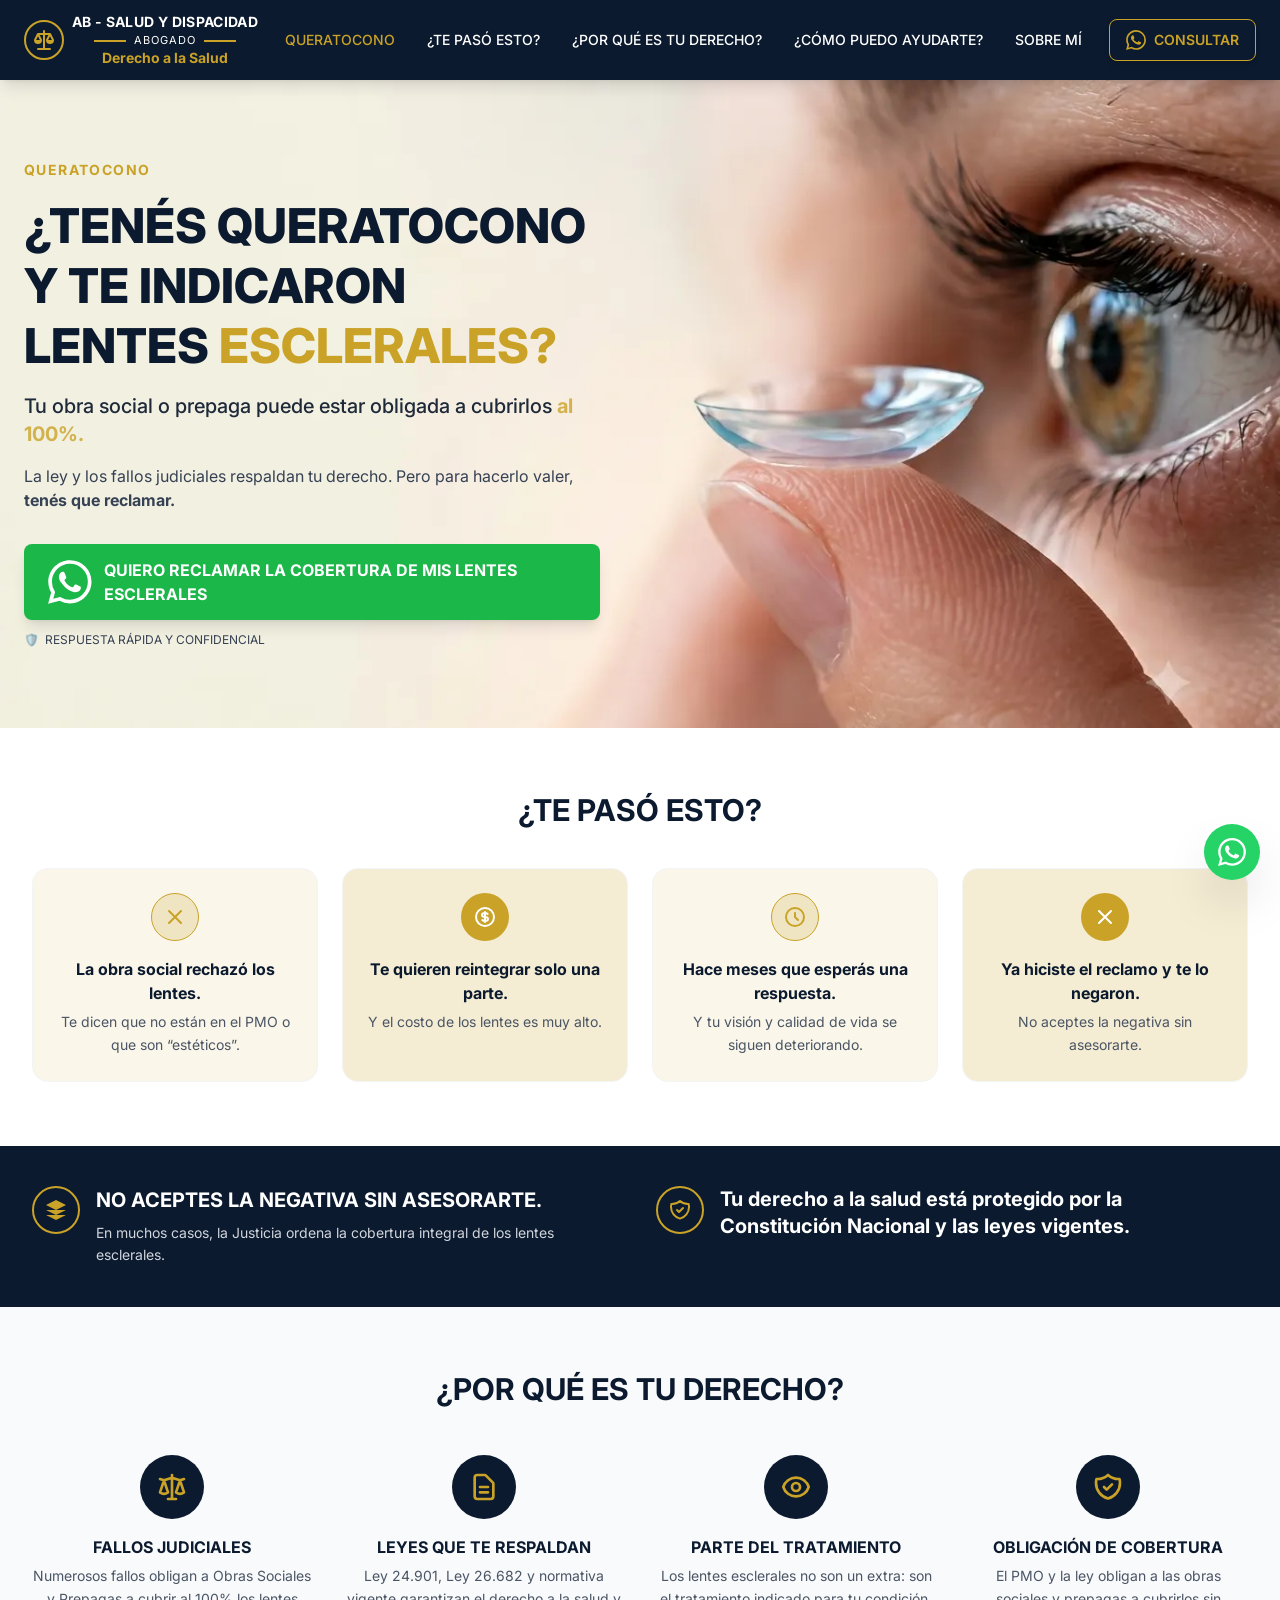
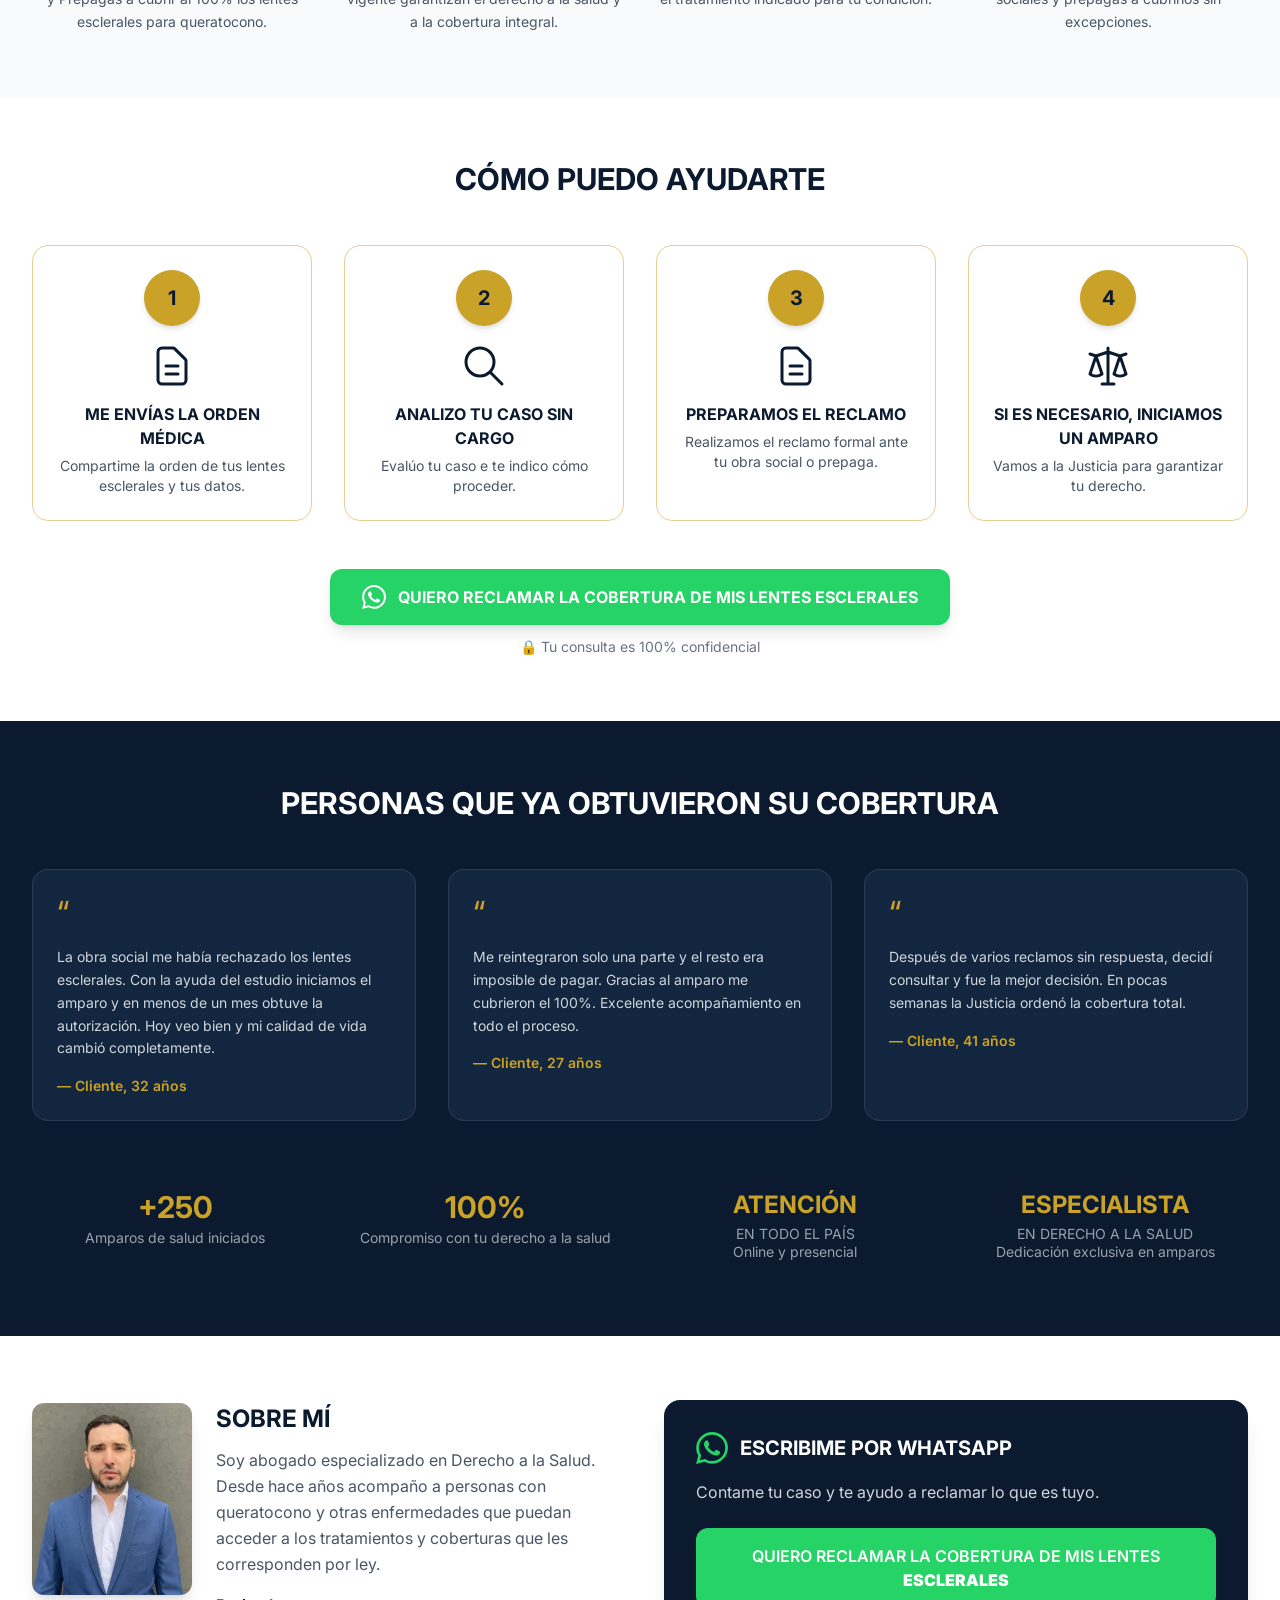
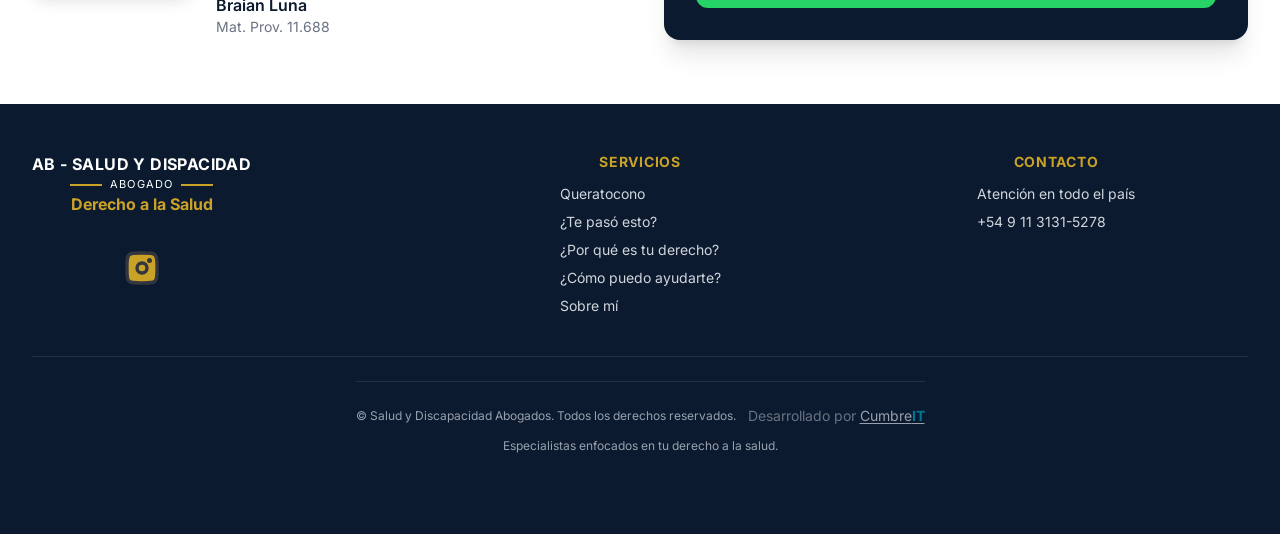
==== test.html @ 744c676e "Ignorar node_modules" ====
<!DOCTYPE html>
<html lang="en">

<head>




  <meta charset="UTF-8" />
  <meta name="viewport" content="width=device-width, initial-scale=1.0" />
  <title>Queratócono - Salud & Discapacidad Abogado | Derecho a la Salud</title>

  <link rel="preconnect" href="https://fonts.googleapis.com">
  <link rel="preconnect" href="https://fonts.gstatic.com" crossorigin>
  <link href="./src/output.css" rel="stylesheet">
  <link href="https://fonts.googleapis.com/css2?family=Inter:wght@400;500;600;700;800&display=swap" rel="stylesheet">
  <style>
    body {
      font-family: 'Inter', system-ui, sans-serif;
    }

    html {
      scroll-behavior: smooth;
    }


    @media (max-width: 768px) {
      .hero-img {
        width: 100%;
        height: 85%;
        object-fit: cover;
        object-position: 82% center;
      }

    }
  </style>
</head>

<body class="bg-white text-gray-800 antialiased">

  <!-- ========== HEADER ========== -->
  <header class="bg-navy text-white sticky top-0 z-50 shadow-lg">
    <div class="max-w-7xl mx-auto px-4 sm:px-6">
      <div class="flex items-center justify-between h-16 sm:h-18 md:h-20">
        <!-- Logo -->
        <a href="#" class="flex items-center gap-2 shrink-0 ">


          <div class="w-9 h-9 sm:w-10 sm:h-10 border-2 border-gold rounded-full flex items-center justify-center">

            <svg fill="currentColor" class="w-5 h-5 sm:w-6 sm:h-6 text-gold" viewBox="0 0 24 24"
              xmlns="http://www.w3.org/2000/svg">
              <path
                d="M21.9,11.553l-3-6a.846.846,0,0,0-.164-.225A.987.987,0,0,0,18,5H13V3a1,1,0,0,0-2,0V5H6a.987.987,0,0,0-.731.328.846.846,0,0,0-.164.225l-3,6a.982.982,0,0,0-.1.447H2a4,4,0,0,0,8,0H9.99a.982.982,0,0,0-.1-.447L7.618,7H11V20H6a1,1,0,0,0,0,2H18a1,1,0,0,0,0-2H13V7h3.382l-2.277,4.553a.982.982,0,0,0-.1.447H14a4,4,0,0,0,8,0h-.01A.982.982,0,0,0,21.9,11.553ZM7.882,12H4.118L6,8.236Zm8.236,0L18,8.236,19.882,12Z" />
            </svg>
          </div>

          <div class="leading-tight  inline-flex flex-col items-center w-fit">
            <div class="font-bold text-xs sm:text-sm tracking-wide">AB - SALUD Y DISPACIDAD</div>
            <div class="text-[10px] sm:text-[11px]  tracking-widest flex justify-center items-center gap-2 mt-0.5">
              <span class="w-8 bg-gold h-0.5 "> </span>
              ABOGADO
              <span class="w-8 bg-gold h-0.5"> </span>
            </div>
            <span class="text-xs sm:text-sm text-gold font-bold">Derecho a la Salud</span>
          </div>




        </a>

        <!-- Nav Desktop -->
        <nav class="hidden lg:flex items-center gap-6 xl:gap-8 text-sm font-medium">
          <!-- <a href="#sobre-mi" class="hover:text-gold transition">SOBRE MÍ</a> -->
          <a href="#" class="text-gold">QUERATOCONO</a>
          <a href="#servicios" class="hover:text-gold transition">¿TE PASÓ ESTO?</a>
          <a href="#derecho" class="hover:text-gold transition">¿POR QUÉ ES TU DERECHO?</a>
          <a href="#como" class="hover:text-gold transition">¿CÓMO PUEDO AYUDARTE?</a>
          <a href="#sobre" class="hover:text-gold transition">SOBRE MÍ</a>
        </nav>

        <!-- CTA WhatsApp Desktop -->
        <a href="https://wa.me/5491131315278" target="_blank"
          class="hidden md:inline-flex items-center gap-2 bg-whtsapp hover:bg-gold hover:text-navy text-gold text-xs lg:text-sm font-semibold px-3 lg:px-4 py-2.5 rounded-lg transition shadow-md border border-gold ">
          <svg class="w-4 h-4 lg:w-5 lg:h-5" fill="currentColor" viewBox="0 0 24 24">
            <path
              d="M17.472 14.382c-.297-.149-1.758-.867-2.03-.967-.273-.099-.471-.148-.67.15-.197.297-.767.966-.94 1.164-.173.199-.347.223-.644.075-.297-.15-1.255-.463-2.39-1.475-.883-.788-1.48-1.761-1.653-2.059-.173-.297-.018-.458.13-.606.134-.133.298-.347.446-.52.149-.174.198-.298.298-.497.099-.198.05-.371-.025-.52-.075-.149-.669-1.612-.916-2.207-.242-.579-.487-.5-.669-.51-.173-.008-.371-.01-.57-.01-.198 0-.52.074-.792.372-.272.297-1.04 1.016-1.04 2.479 0 1.462 1.065 2.875 1.213 3.074.149.198 2.096 3.2 5.077 4.487.709.306 1.262.489 1.694.625.712.227 1.36.195 1.871.118.571-.085 1.758-.719 2.006-1.413.248-.694.248-1.289.173-1.413-.074-.124-.272-.198-.57-.347m-5.421 7.403h-.004a9.87 9.87 0 01-5.031-1.378l-.361-.214-3.741.982.998-3.648-.235-.374a9.86 9.86 0 01-1.51-5.26c.001-5.45 4.436-9.884 9.888-9.884 2.64 0 5.122 1.03 6.988 2.898a9.825 9.825 0 012.893 6.994c-.003 5.45-4.435 9.884-9.885 9.884m8.413-18.297A11.815 11.815 0 0012.05 0C5.495 0 .16 5.335.157 11.892c0 2.096.547 4.142 1.588 5.945L.057 24l6.305-1.654a11.882 11.882 0 005.683 1.448h.005c6.554 0 11.89-5.335 11.893-11.893a11.821 11.821 0 00-3.48-8.413z" />
          </svg>
          <span class="hidden xl:inline">CONSULTAR</span>
          <span class="xl:hidden">WHATSAPP</span>
        </a>

        <!-- Mobile menu button -->
        <button id="menu-btn" class="lg:hidden p-2 -mr-2" aria-label="Menú">
          <svg class="w-6 h-6" fill="none" stroke="currentColor" viewBox="0 0 24 24">
            <path stroke-linecap="round" stroke-linejoin="round" stroke-width="2" d="M4 6h16M4 12h16M4 18h16" />
          </svg>
        </button>
      </div>
    </div>

    <!-- Mobile menu -->
    <div id="mobile-menu" class="hidden lg:hidden bg-navy-light border-t border-white/10">
      <div class="px-4 py-5 space-y-1 text-sm">
        <!-- <a href="#sobre-mi" class="block py-2.5 hover:text-gold">SOBRE MÍ</a> -->
        <a href="#" class="block py-2.5 text-gold font-medium">QUERATOCONO</a>
        <a href="#servicios" class="block py-2.5 hover:text-gold">¿TE PASÓ ESTO?</a>
        <a href="#derecho" class="block py-2.5 hover:text-gold">¿POR QUÉ ES TU DERECHO?</a>
        <a href="#como" class="block py-2.5 hover:text-gold">¿CÓMO PUEDO AYUDARTE?</a>
        <a href="#sobre" class="block py-2.5 hover:text-gold">SOBRE MÍ</a>
        <a href="https://wa.me/5491131315278" target="_blank"
          class="mt-3 inline-flex items-center justify-center gap-2 w-full hover:bg-gold hover:text-navy  text-gold font-semibold py-3 rounded-lg border border-gold">
          <svg class="w-5 h-5" fill="currentColor" viewBox="0 0 24 24">
            <path
              d="M17.472 14.382c-.297-.149-1.758-.867-2.03-.967-.273-.099-.471-.148-.67.15-.197.297-.767.966-.94 1.164-.173.199-.347.223-.644.075-.297-.15-1.255-.463-2.39-1.475-.883-.788-1.48-1.761-1.653-2.059-.173-.297-.018-.458.13-.606.134-.133.298-.347.446-.52.149-.174.198-.298.298-.497.099-.198.05-.371-.025-.52-.075-.149-.669-1.612-.916-2.207-.242-.579-.487-.5-.669-.51-.173-.008-.371-.01-.57-.01-.198 0-.52.074-.792.372-.272.297-1.04 1.016-1.04 2.479 0 1.462 1.065 2.875 1.213 3.074.149.198 2.096 3.2 5.077 4.487.709.306 1.262.489 1.694.625.712.227 1.36.195 1.871.118.571-.085 1.758-.719 2.006-1.413.248-.694.248-1.289.173-1.413-.074-.124-.272-.198-.57-.347m-5.421 7.403h-.004a9.87 9.87 0 01-5.031-1.378l-.361-.214-3.741.982.998-3.648-.235-.374a9.86 9.86 0 01-1.51-5.26c.001-5.45 4.436-9.884 9.888-9.884 2.64 0 5.122 1.03 6.988 2.898a9.825 9.825 0 012.893 6.994c-.003 5.45-4.435 9.884-9.885 9.884m8.413-18.297A11.815 11.815 0 0012.05 0C5.495 0 .16 5.335.157 11.892c0 2.096.547 4.142 1.588 5.945L.057 24l6.305-1.654a11.882 11.882 0 005.683 1.448h.005c6.554 0 11.89-5.335 11.893-11.893a11.821 11.821 0 00-3.48-8.413z" />
          </svg>
          CONSULTAR POR WHATSAPP
        </a>
      </div>
    </div>
  </header>


  <section class="relative w-full mi-h-screen md:min-h-[600px] overflow-hidden text-white flex items-center  b-red-400">

    <!-- 1. IMAGEN DE FONDO (Ocupa todo en mobile y desktop) -->
    <!-- object-right fuerza que en pantallas angostas el foco quede en el ojo/lente -->
    <!-- <div class="relative"> -->
    <div
      class="absolute  z-0 bg-gradient-to-t from-black/70 via-black/0 to-black/10 md:bg-gradient-to-r md:from-black/90 md:via-black/70 md:to-transparent h-[70%] w-full">
    </div>
    <img src="hero.webp" alt="Lente escleral en ojo"
      class="absolute inset-0 w-full -full object-cover object-right z-0 hero-img" loading="eager" decoding="async">
    <!-- </div> -->
    <!-- class="w-full h-full object-cover object-[70% center] md:object-center"> -->

    <!-- 2. CAPA DE GRADIENTE (Overlay para garantizar legibilidad) -->
    <!-- En Mobile: Gradiente de abajo hacia arriba | En Desktop: Gradiente de izquierda a derecha -->


    <!-- 3. CONTENIDO (Texto y Botón) -->
    <div
      class="relative z-20 w-full max-w-7xl mx-auto px-6 py-12 pb-0 md:py-20 flex flex-col justify-end md:justify-center h-full g-blue-400   md:bg-none bg-gradient-to-t from-white/80 via-white/40 to-white/10">

      <div class="max-w-xl space-y-4 ">

        <span class="text-xs md:text-sm font-bold tracking-widest text-gold uppercase block">
          QUERATOCONO
        </span>

        <h1 class="text-2xl sm:text-3xl md:text-5xl font-extrabold text-navy leading-tight">
          ¿TENÉS QUERATOCONO Y TE INDICARON LENTES <span class="text-gold">ESCLERALES?</span>
        </h1>

        <p class="text-base sm:text-lg md:text-xl text-gray-800 font-medium">
          Tu obra social o prepaga puede estar obligada a cubrirlos <span class="text-gold/80 font-bold">al
            100%.</span>
        </p>

        <p class="text-sm  sm:text-base  text-gray-700">
          La ley y los fallos judiciales respaldan tu derecho. Pero para hacerlo valer, <strong>tenés que
            reclamar.</strong>
        </p>

        <!-- Botón CTA -->
        <div class="pt-4 space-y-3">
          <a href="#"
            class="inline-flex items-center justify-center gap-3 w-full sm:w-auto bg-[#1bb749] hover:bg-[#169d3e] text-white font-bold py-3.5 md:px-6 px-4 rounded-lg shadow-lg transition duration-200 text-sm md:text-base">
            <!-- SVG WhatsApp -->
            <svg class="size-12" fill="currentColor" viewBox="0 0 24 24">
              <path
                d="M17.472 14.382c-.297-.149-1.758-.867-2.03-.967-.273-.099-.471-.148-.67.15-.197.297-.767.966-.94 1.164-.173.199-.347.223-.644.075-.297-.15-1.255-.463-2.39-1.475-.883-.788-1.48-1.761-1.653-2.059-.173-.297-.018-.458.13-.606.134-.133.298-.347.446-.52.149-.174.198-.298.298-.497.099-.198.05-.371-.025-.52-.075-.149-.669-1.612-.916-2.207-.242-.579-.487-.5-.669-.51-.173-.008-.371-.01-.57-.01-.198 0-.52.074-.792.372-.272.297-1.04 1.016-1.04 2.479 0 1.462 1.065 2.875 1.213 3.074.149.198 2.096 3.2 5.077 4.487.709.306 1.262.489 1.694.625.712.227 1.36.195 1.871.118.571-.085 1.758-.719 2.006-1.413.248-.694.248-1.289.173-1.413-.074-.124-.272-.198-.57-.347m-5.421 7.403h-.004a9.87 9.87 0 01-5.031-1.378l-.361-.214-3.741.982.998-3.648-.235-.374a9.86 9.86 0 01-1.51-5.26c.001-5.45 4.436-9.884 9.888-9.884 2.64 0 5.122 1.03 6.988 2.898a9.825 9.825 0 012.893 6.994c-.003 5.45-4.435 9.884-9.885 9.884m8.413-18.297A11.815 11.815 0 0012.05 0C5.495 0 .16 5.335.157 11.892c0 2.096.547 4.142 1.588 5.945L.057 24l6.305-1.654a11.882 11.882 0 005.683 1.448h.005c6.554 0 11.89-5.335 11.893-11.893a11.821 11.821 0 00-3.48-8.413z" />
            </svg>
            <span>QUIERO RECLAMAR LA COBERTURA DE MIS LENTES ESCLERALES</span>
          </a>

          <p class="text-[11px] md:text-xs text-gray-700 flex items-center gap-1.5 justify-center sm:justify-start">
            <span>🛡️</span> RESPUESTA RÁPIDA Y CONFIDENCIAL
          </p>
        </div>

      </div>

    </div>

  </section>


  <!-- ========== ¿TE PASÓ ESTO? ========== -->
  <section class="py-12 sm:py-16 bg-white scroll-mt-15 md:scroll-mt-20 " id="servicios">
    <div class="max-w-7xl mx-auto px-4 sm:px-6 lg:px-8">
      <h2 class="text-xl sm:text-2xl lg:text-3xl font-bold text-center text-navy mb-8 sm:mb-10">¿TE PASÓ ESTO?</h2>

      <div class="grid grid-cols-1 sm:grid-cols-2 lg:grid-cols-4 gap-4 sm:gap-6">
        <!-- Card 1 -->
        <div class="bg-gold/10 border border-gray-100 rounded-2xl p-5 sm:p-6 text-center hover:shadow-md transition">
          <div
            class="w-11 h-11 sm:w-12 sm:h-12 mx-auto mb-3 sm:mb-4 rounded-full bg-gold/20 flex items-center justify-center border border-gold">
            <svg class="w-5 h-5 sm:w-6 sm:h-6 text-gold" fill="none" stroke="currentColor" viewBox="0 0 24 24">
              <path stroke-linecap="round" stroke-linejoin="round" stroke-width="2" d="M6 18L18 6M6 6l12 12" />
            </svg>
          </div>
          <h3 class="font-bold text-navy text-sm sm:text-base mb-1.5">La obra social rechazó los lentes.</h3>
          <p class="text-xs sm:text-sm text-gray-600 leading-relaxed">Te dicen que no están en el PMO o que son
            “estéticos”.</p>
        </div>

        <!-- Card 2 -->
        <div class="bg-gold/20 border border-gray-100 rounded-2xl p-5 sm:p-6 text-center hover:shadow-md transition">
          <div
            class="w-11 h-11 sm:w-12 sm:h-12 mx-auto mb-3 sm:mb-4 rounded-full bg-gold flex items-center justify-center">
            <svg class="w-5 h-5 sm:w-6 sm:h-6 text-white" fill="none" stroke="currentColor" viewBox="0 0 24 24">
              <path stroke-linecap="round" stroke-linejoin="round" stroke-width="2"
                d="M12 8c-1.657 0-3 .895-3 2s1.343 2 3 2 3 .895 3 2-1.343 2-3 2m0-8c1.11 0 2.08.402 2.599 1M12 8V7m0 1v8m0 0v1m0-1c-1.11 0-2.08-.402-2.599-1M21 12a9 9 0 11-18 0 9 9 0 0118 0z" />
            </svg>
          </div>
          <h3 class="font-bold text-navy text-sm sm:text-base mb-1.5">Te quieren reintegrar solo una parte.</h3>
          <p class="text-xs sm:text-sm text-gray-600 leading-relaxed">Y el costo de los lentes es muy alto.</p>
        </div>

        <!-- Card 3 -->
        <div class="bg-gold/10 border border-gray-100 rounded-2xl p-5 sm:p-6 text-center hover:shadow-md transition ">
          <div
            class="w-11 h-11 sm:w-12 sm:h-12 mx-auto mb-3 sm:mb-4 rounded-full bg-gold/20 flex items-center justify-center border border-gold">
            <svg class="w-5 h-5 sm:w-6 sm:h-6 text-gold" fill="none" stroke="currentColor" viewBox="0 0 24 24">
              <path stroke-linecap="round" stroke-linejoin="round" stroke-width="2"
                d="M12 8v4l3 3m6-3a9 9 0 11-18 0 9 9 0 0118 0z" />
            </svg>
          </div>
          <h3 class="font-bold text-navy text-sm sm:text-base mb-1.5">Hace meses que esperás una respuesta.</h3>
          <p class="text-xs sm:text-sm text-gray-600 leading-relaxed">Y tu visión y calidad de vida se siguen
            deteriorando.</p>
        </div>

        <!-- Card 4 -->
        <div class="bg-gold/20 border border-gray-100 rounded-2xl p-5 sm:p-6 text-center hover:shadow-md transition">
          <div
            class="w-11 h-11 sm:w-12 sm:h-12 mx-auto mb-3 sm:mb-4 rounded-full bg-gold flex items-center justify-center">
            <svg class="w-5 h-5 sm:w-6 sm:h-6 text-white" fill="none" stroke="currentColor" viewBox="0 0 24 24">
              <path stroke-linecap="round" stroke-linejoin="round" stroke-width="2" d="M6 18L18 6M6 6l12 12" />
            </svg>
          </div>
          <h3 class="font-bold text-navy text-sm sm:text-base mb-1.5">Ya hiciste el reclamo y te lo negaron.</h3>
          <p class="text-xs sm:text-sm text-gray-600 leading-relaxed">No aceptes la negativa sin asesorarte.</p>
        </div>
      </div>
    </div>
  </section>

  <!-- ========== BANNER OSCURO ========== -->
  <section class="bg-navy text-white py-8 sm:py-10">
    <div class="max-w-7xl mx-auto px-4 sm:px-6 lg:px-8">
      <div class="grid md:grid-cols-2 gap-6 sm:gap-8">
        <div class="flex items-start gap-3 sm:gap-4">
          <div
            class="w-10 h-10 sm:w-12 sm:h-12 rounded-full border-2 border-gold flex items-center justify-center shrink-0">
            <svg class="w-5 h-5 sm:w-6 sm:h-6 text-gold" fill="currentColor" viewBox="0 0 24 24">
              <path d="M12 2L2 7l10 5 10-5-10-5zM2 17l10 5 10-5M2 12l10 5 10-5" />
            </svg>
          </div>
          <div>
            <h3 class="text-base sm:text-lg lg:text-xl font-bold mb-1 sm:mb-2">NO ACEPTES LA NEGATIVA SIN ASESORARTE.
            </h3>
            <p class="text-sm text-gray-300 leading-relaxed">En muchos casos, la Justicia ordena la cobertura integral
              de los lentes esclerales.</p>
          </div>
        </div>
        <div class="flex items-start gap-3 sm:gap-4">
          <div
            class="w-10 h-10 sm:w-12 sm:h-12 rounded-full border-2 border-gold flex items-center justify-center shrink-0">
            <svg class="w-5 h-5 sm:w-6 sm:h-6 text-gold" fill="none" stroke="currentColor" viewBox="0 0 24 24">
              <path stroke-linecap="round" stroke-linejoin="round" stroke-width="2"
                d="M9 12l2 2 4-4m5.618-4.016A11.955 11.955 0 0112 2.944a11.955 11.955 0 01-8.618 3.04A12.02 12.02 0 003 9c0 5.591 3.824 10.29 9 11.622 5.176-1.332 9-6.03 9-11.622 0-1.042-.133-2.052-.382-3.016z" />
            </svg>
          </div>
          <div>
            <h3 class="text-base sm:text-lg lg:text-xl font-bold leading-snug">Tu derecho a la salud está protegido por
              la Constitución Nacional y las leyes vigentes.</h3>
          </div>
        </div>
      </div>
    </div>
  </section>

  <!-- ========== ¿POR QUÉ ES TU DERECHO? ========== -->
  <section class="py-12 sm:py-16 bg-gray-50 scroll-mt-15 md:scroll-mt-20 " id="derecho">
    <div class="max-w-7xl mx-auto px-4 sm:px-6 lg:px-8">
      <h2 class="text-xl sm:text-2xl lg:text-3xl font-bold text-center text-navy mb-8 sm:mb-12">¿POR QUÉ ES TU DERECHO?
      </h2>

      <div class="grid grid-cols-1 sm:grid-cols-2 lg:grid-cols-4 gap-6 sm:gap-8">
        <div class="text-center">
          <div
            class="w-14 h-14 sm:w-16 sm:h-16 mx-auto mb-3 sm:mb-4 rounded-full bg-navy flex items-center justify-center">
            <svg class="w-7 h-7 sm:w-8 sm:h-8 text-gold" fill="none" stroke="currentColor" viewBox="0 0 24 24">
              <path stroke-linecap="round" stroke-linejoin="round" stroke-width="2"
                d="M3 6l3 1m0 0l-3 9a5.002 5.002 0 006.001 0M6 7l3 9M6 7l6-2m6 2l3-1m-3 1l-3 9a5.002 5.002 0 006.001 0M18 7l3 9m-3-9l-6-2m0-2v2m0 16V5m0 16H9m3 0h3" />
            </svg>
          </div>
          <h3 class="font-bold text-navy text-sm sm:text-base mb-1.5">FALLOS JUDICIALES</h3>
          <p class="text-xs sm:text-sm text-gray-600 leading-relaxed">Numerosos fallos obligan a Obras Sociales y
            Prepagas a cubrir al 100% los lentes esclerales para queratocono.</p>
        </div>

        <div class="text-center">
          <div
            class="w-14 h-14 sm:w-16 sm:h-16 mx-auto mb-3 sm:mb-4 rounded-full bg-navy flex items-center justify-center">
            <svg class="w-7 h-7 sm:w-8 sm:h-8 text-gold" fill="none" stroke="currentColor" viewBox="0 0 24 24">
              <path stroke-linecap="round" stroke-linejoin="round" stroke-width="2"
                d="M9 12h6m-6 4h6m2 5H7a2 2 0 01-2-2V5a2 2 0 012-2h5.586a1 1 0 01.707.293l5.414 5.414a1 1 0 01.293.707V19a2 2 0 01-2 2z" />
            </svg>
          </div>
          <h3 class="font-bold text-navy text-sm sm:text-base mb-1.5">LEYES QUE TE RESPALDAN</h3>
          <p class="text-xs sm:text-sm text-gray-600 leading-relaxed">Ley 24.901, Ley 26.682 y normativa vigente
            garantizan el derecho a la salud y a la cobertura integral.</p>
        </div>

        <div class="text-center">
          <div
            class="w-14 h-14 sm:w-16 sm:h-16 mx-auto mb-3 sm:mb-4 rounded-full bg-navy flex items-center justify-center">
            <svg class="w-7 h-7 sm:w-8 sm:h-8 text-gold" fill="none" stroke="currentColor" viewBox="0 0 24 24">
              <path stroke-linecap="round" stroke-linejoin="round" stroke-width="2"
                d="M15 12a3 3 0 11-6 0 3 3 0 016 0z" />
              <path stroke-linecap="round" stroke-linejoin="round" stroke-width="2"
                d="M2.458 12C3.732 7.943 7.523 5 12 5c4.478 0 8.268 2.943 9.542 7-1.274 4.057-5.064 7-9.542 7-4.477 0-8.268-2.943-9.542-7z" />
            </svg>
          </div>
          <h3 class="font-bold text-navy text-sm sm:text-base mb-1.5">PARTE DEL TRATAMIENTO</h3>
          <p class="text-xs sm:text-sm text-gray-600 leading-relaxed">Los lentes esclerales no son un extra: son el
            tratamiento indicado para tu condición.</p>
        </div>

        <div class="text-center">
          <div
            class="w-14 h-14 sm:w-16 sm:h-16 mx-auto mb-3 sm:mb-4 rounded-full bg-navy flex items-center justify-center">
            <svg class="w-7 h-7 sm:w-8 sm:h-8 text-gold" fill="none" stroke="currentColor" viewBox="0 0 24 24">
              <path stroke-linecap="round" stroke-linejoin="round" stroke-width="2"
                d="M9 12l2 2 4-4m5.618-4.016A11.955 11.955 0 0112 2.944a11.955 11.955 0 01-8.618 3.04A12.02 12.02 0 003 9c0 5.591 3.824 10.29 9 11.622 5.176-1.332 9-6.03 9-11.622 0-1.042-.133-2.052-.382-3.016z" />
            </svg>
          </div>
          <h3 class="font-bold text-navy text-sm sm:text-base mb-1.5">OBLIGACIÓN DE COBERTURA</h3>
          <p class="text-xs sm:text-sm text-gray-600 leading-relaxed">El PMO y la ley obligan a las obras sociales y
            prepagas a cubrirlos sin excepciones.</p>
        </div>
      </div>
    </div>
  </section>

  <!-- ========== CÓMO PUEDO AYUDARTE ========== -->
  <section class="py-12 sm:py-16 bg-white scroll-mt-15 md:scroll-mt-22 " id="como">
    <div class="max-w-7xl mx-auto px-4 sm:px-6 lg:px-8">
      <h2 class="text-xl sm:text-2xl lg:text-3xl font-bold text-center text-navy mb-8 sm:mb-12">CÓMO PUEDO AYUDARTE</h2>

      <div class="grid grid-cols-1 sm:grid-cols-2 lg:grid-cols-4 gap-6 sm:gap-8">
        <!-- Step 1 -->
        <!-- <div class="text-center border p-2 rounde"> -->
        <div class=" border border-gold/50 rounded-2xl p-5 sm:p-6 text-center hover:shadow-md transition">

          <div
            class="w-12 h-12 sm:w-14 sm:h-14 mx-auto mb-3 sm:mb-4 rounded-full bg-gold text-navy font-bold text-lg sm:text-xl flex items-center justify-center shadow-md">
            1</div>
          <div class="mb-2 sm:mb-3 text-navy">
            <svg class="w-10 h-10 sm:w-12 sm:h-12 mx-auto" fill="none" stroke="currentColor" viewBox="0 0 24 24">
              <path stroke-linecap="round" stroke-linejoin="round" stroke-width="1.5"
                d="M9 12h6m-6 4h6m2 5H7a2 2 0 01-2-2V5a2 2 0 012-2h5.586a1 1 0 01.707.293l5.414 5.414a1 1 0 01.293.707V19a2 2 0 01-2 2z" />
            </svg>
          </div>
          <h3 class="font-bold text-navy text-sm sm:text-base mb-1.5">ME ENVÍAS LA ORDEN MÉDICA</h3>
          <p class="text-xs sm:text-sm text-gray-600">Compartime la orden de tus lentes esclerales y tus datos.</p>
        </div>

        <!-- Step 2 -->
        <div class=" border border-gold/50 rounded-2xl p-5 sm:p-6 text-center hover:shadow-md transition">
          <div
            class="w-12 h-12 sm:w-14 sm:h-14 mx-auto mb-3 sm:mb-4 rounded-full bg-gold text-navy font-bold text-lg sm:text-xl flex items-center justify-center shadow-md">
            2</div>
          <div class="mb-2 sm:mb-3 text-navy">
            <svg class="w-10 h-10 sm:w-12 sm:h-12 mx-auto" fill="none" stroke="currentColor" viewBox="0 0 24 24">
              <path stroke-linecap="round" stroke-linejoin="round" stroke-width="1.5"
                d="M21 21l-6-6m2-5a7 7 0 11-14 0 7 7 0 0114 0z" />
            </svg>
          </div>
          <h3 class="font-bold text-navy text-sm sm:text-base mb-1.5">ANALIZO TU CASO SIN CARGO</h3>
          <p class="text-xs sm:text-sm text-gray-600">Evalúo tu caso e te indico cómo proceder.</p>
        </div>

        <!-- Step 3 -->
        <div class=" border border-gold/50 rounded-2xl p-5 sm:p-6 text-center hover:shadow-md transition">
          <div
            class="w-12 h-12 sm:w-14 sm:h-14 mx-auto mb-3 sm:mb-4 rounded-full bg-gold text-navy font-bold text-lg sm:text-xl flex items-center justify-center shadow-md">
            3</div>
          <div class="mb-2 sm:mb-3 text-navy">
            <svg class="w-10 h-10 sm:w-12 sm:h-12 mx-auto" fill="none" stroke="currentColor" viewBox="0 0 24 24">
              <path stroke-linecap="round" stroke-linejoin="round" stroke-width="1.5"
                d="M9 12h6m-6 4h6m2 5H7a2 2 0 01-2-2V5a2 2 0 012-2h5.586a1 1 0 01.707.293l5.414 5.414a1 1 0 01.293.707V19a2 2 0 01-2 2z" />
            </svg>
          </div>
          <h3 class="font-bold text-navy text-sm sm:text-base mb-1.5">PREPARAMOS EL RECLAMO</h3>
          <p class="text-xs sm:text-sm text-gray-600">Realizamos el reclamo formal ante tu obra social o prepaga.</p>
        </div>

        <!-- Step 4 -->
        <div class=" border border-gold/50 rounded-2xl p-5 sm:p-6 text-center hover:shadow-md transition">
          <div
            class="w-12 h-12 sm:w-14 sm:h-14 mx-auto mb-3 sm:mb-4 rounded-full bg-gold text-navy font-bold text-lg sm:text-xl flex items-center justify-center shadow-md">
            4</div>
          <div class="mb-2 sm:mb-3 text-navy">
            <svg class="w-10 h-10 sm:w-12 sm:h-12 mx-auto" fill="none" stroke="currentColor" viewBox="0 0 24 24">
              <path stroke-linecap="round" stroke-linejoin="round" stroke-width="1.5"
                d="M3 6l3 1m0 0l-3 9a5.002 5.002 0 006.001 0M6 7l3 9M6 7l6-2m6 2l3-1m-3 1l-3 9a5.002 5.002 0 006.001 0M18 7l3 9m-3-9l-6-2m0-2v2m0 16V5m0 16H9m3 0h3" />
            </svg>
          </div>
          <h3 class="font-bold text-navy text-sm sm:text-base mb-1.5">SI ES NECESARIO, INICIAMOS UN AMPARO</h3>
          <p class="text-xs sm:text-sm text-gray-600">Vamos a la Justicia para garantizar tu derecho.</p>
        </div>
      </div>

      <div class="text-center mt-10 sm:mt-12">
        <a href="https://wa.me/5491131315278" target="_blank"
          class="inline-flex items-center justify-center gap-2 sm:gap-3 w-full sm:w-auto bg-whatsapp hover:bg-whatsapp-dark text-white font-bold text-sm sm:text-base px-6 py-3.5 sm:px-8 sm:py-4 rounded-xl shadow-lg transition active:scale-[0.98]">
          <svg class="w-5 h-5 sm:w-6 sm:h-6 shrink-0" fill="currentColor" viewBox="0 0 24 24">
            <path
              d="M17.472 14.382c-.297-.149-1.758-.867-2.03-.967-.273-.099-.471-.148-.67.15-.197.297-.767.966-.94 1.164-.173.199-.347.223-.644.075-.297-.15-1.255-.463-2.39-1.475-.883-.788-1.48-1.761-1.653-2.059-.173-.297-.018-.458.13-.606.134-.133.298-.347.446-.52.149-.174.198-.298.298-.497.099-.198.05-.371-.025-.52-.075-.149-.669-1.612-.916-2.207-.242-.579-.487-.5-.669-.51-.173-.008-.371-.01-.57-.01-.198 0-.52.074-.792.372-.272.297-1.04 1.016-1.04 2.479 0 1.462 1.065 2.875 1.213 3.074.149.198 2.096 3.2 5.077 4.487.709.306 1.262.489 1.694.625.712.227 1.36.195 1.871.118.571-.085 1.758-.719 2.006-1.413.248-.694.248-1.289.173-1.413-.074-.124-.272-.198-.57-.347m-5.421 7.403h-.004a9.87 9.87 0 01-5.031-1.378l-.361-.214-3.741.982.998-3.648-.235-.374a9.86 9.86 0 01-1.51-5.26c.001-5.45 4.436-9.884 9.888-9.884 2.64 0 5.122 1.03 6.988 2.898a9.825 9.825 0 012.893 6.994c-.003 5.45-4.435 9.884-9.885 9.884m8.413-18.297A11.815 11.815 0 0012.05 0C5.495 0 .16 5.335.157 11.892c0 2.096.547 4.142 1.588 5.945L.057 24l6.305-1.654a11.882 11.882 0 005.683 1.448h.005c6.554 0 11.89-5.335 11.893-11.893a11.821 11.821 0 00-3.48-8.413z" />
          </svg>
          <span class="text-center">QUIERO RECLAMAR LA COBERTURA<br class="sm:hidden"> DE MIS LENTES ESCLERALES</span>
        </a>
        <p class="mt-3 text-xs sm:text-sm text-gray-500">🔒 Tu consulta es 100% confidencial</p>
      </div>
    </div>
  </section>

  <!-- ========== TESTIMONIOS ========== -->
  <section class="py-12 sm:py-16 bg-navy text-white">
    <div class="max-w-7xl mx-auto px-4 sm:px-6 lg:px-8">
      <h2 class="text-xl sm:text-2xl lg:text-3xl font-bold text-center mb-8 sm:mb-12">PERSONAS QUE YA OBTUVIERON SU
        COBERTURA</h2>

      <div class="grid grid-cols-1 md:grid-cols-3 gap-5 sm:gap-8">
        <div class="bg-navy-light rounded-2xl p-5 sm:p-6 border border-white/10">
          <div class="text-3xl sm:text-4xl text-gold mb-2 sm:mb-3">“</div>
          <p class="text-sm text-gray-300 mb-4 leading-relaxed">La obra social me había rechazado los lentes esclerales.
            Con la ayuda del estudio iniciamos el amparo y en menos de un mes obtuve la autorización. Hoy veo bien y mi
            calidad de vida cambió completamente.</p>
          <p class="font-semibold text-gold text-sm">— Cliente, 32 años</p>
        </div>

        <div class="bg-navy-light rounded-2xl p-5 sm:p-6 border border-white/10">
          <div class="text-3xl sm:text-4xl text-gold mb-2 sm:mb-3">“</div>
          <p class="text-sm text-gray-300 mb-4 leading-relaxed">Me reintegraron solo una parte y el resto era imposible
            de pagar. Gracias al amparo me cubrieron el 100%. Excelente acompañamiento en todo el proceso.</p>
          <p class="font-semibold text-gold text-sm">— Cliente, 27 años</p>
        </div>

        <div class="bg-navy-light rounded-2xl p-5 sm:p-6 border border-white/10">
          <div class="text-3xl sm:text-4xl text-gold mb-2 sm:mb-3">“</div>
          <p class="text-sm text-gray-300 mb-4 leading-relaxed">Después de varios reclamos sin respuesta, decidí
            consultar y fue la mejor decisión. En pocas semanas la Justicia ordenó la cobertura total.</p>
          <p class="font-semibold text-gold text-sm">— Cliente, 41 años</p>
        </div>
      </div>

      <!-- Stats -->
      <div class="grid grid-cols-2 lg:grid-cols-4 gap-4 sm:gap-6 mt-10 sm:mt-14 text-center">
        <div class="p-3">
          <div class="text-2xl sm:text-3xl font-bold text-gold">+250</div>
          <div class="text-xs sm:text-sm text-gray-400 mt-1 leading-tight">Amparos de salud iniciados</div>
        </div>
        <div class="p-3">
          <div class="text-2xl sm:text-3xl font-bold text-gold">100%</div>
          <div class="text-xs sm:text-sm text-gray-400 mt-1 leading-tight">Compromiso con tu derecho a la salud</div>
        </div>
        <div class="p-3">
          <div class="text-xl sm:text-2xl font-bold text-gold">ATENCIÓN</div>
          <div class="text-xs sm:text-sm text-gray-400 mt-1 leading-tight">EN TODO EL PAÍS<br>Online y presencial</div>
        </div>
        <div class="p-3">
          <div class="text-xl sm:text-2xl font-bold text-gold">ESPECIALISTA</div>
          <div class="text-xs sm:text-sm text-gray-400 mt-1 leading-tight">EN DERECHO A LA SALUD<br>Dedicación exclusiva
            en amparos</div>
        </div>
      </div>
    </div>
  </section>

  <!-- ========== SOBRE MÍ ========== -->
  <section class="py-12 sm:py-16 bg-white scroll-mt-14 md:scroll-mt-22" id="sobre">
    <div class="max-w-7xl mx-auto px-4 sm:px-6 lg:px-8">
      <div class="grid lg:grid-cols-2 gap-8 lg:gap-12 items-center">

        <div class="flex flex-col sm:flex-row gap-5 sm:gap-6 items-center sm:items-start text-center sm:text-left">
          <img src="luna.webp" alt="Braian Luna"
            class="w-36 h-44 sm:w-40 sm:h-48 object-cover rounded-xl shadow-lg shrink-0" loading="lazy"
            decoding="async">
          <div>
            <h2 class="text-xl sm:text-2xl font-bold text-navy mb-2 sm:mb-3">SOBRE MÍ</h2>
            <p class="text-sm sm:text-base text-gray-600 mb-3 sm:mb-4 leading-relaxed">
              Soy abogado especializado en Derecho a la Salud. Desde hace años acompaño a personas con queratocono y
              otras enfermedades que puedan acceder a los tratamientos y coberturas que les corresponden por ley.
            </p>
            <p class="font-semibold text-navy">Braian Luna</p>
            <p class="text-sm text-gray-500">Mat. Prov. 11.688</p>
          </div>
        </div>

        <div class="bg-navy text-white rounded-2xl p-6 sm:p-8 shadow-xl">
          <div class="flex items-center gap-3 mb-3 sm:mb-4">
            <svg class="w-7 h-7 sm:w-8 sm:h-8 text-whatsapp shrink-0" fill="currentColor" viewBox="0 0 24 24">
              <path
                d="M17.472 14.382c-.297-.149-1.758-.867-2.03-.967-.273-.099-.471-.148-.67.15-.197.297-.767.966-.94 1.164-.173.199-.347.223-.644.075-.297-.15-1.255-.463-2.39-1.475-.883-.788-1.48-1.761-1.653-2.059-.173-.297-.018-.458.13-.606.134-.133.298-.347.446-.52.149-.174.198-.298.298-.497.099-.198.05-.371-.025-.52-.075-.149-.669-1.612-.916-2.207-.242-.579-.487-.5-.669-.51-.173-.008-.371-.01-.57-.01-.198 0-.52.074-.792.372-.272.297-1.04 1.016-1.04 2.479 0 1.462 1.065 2.875 1.213 3.074.149.198 2.096 3.2 5.077 4.487.709.306 1.262.489 1.694.625.712.227 1.36.195 1.871.118.571-.085 1.758-.719 2.006-1.413.248-.694.248-1.289.173-1.413-.074-.124-.272-.198-.57-.347m-5.421 7.403h-.004a9.87 9.87 0 01-5.031-1.378l-.361-.214-3.741.982.998-3.648-.235-.374a9.86 9.86 0 01-1.51-5.26c.001-5.45 4.436-9.884 9.888-9.884 2.64 0 5.122 1.03 6.988 2.898a9.825 9.825 0 012.893 6.994c-.003 5.45-4.435 9.884-9.885 9.884m8.413-18.297A11.815 11.815 0 0012.05 0C5.495 0 .16 5.335.157 11.892c0 2.096.547 4.142 1.588 5.945L.057 24l6.305-1.654a11.882 11.882 0 005.683 1.448h.005c6.554 0 11.89-5.335 11.893-11.893a11.821 11.821 0 00-3.48-8.413z" />
            </svg>
            <h3 class="text-lg sm:text-xl font-bold">ESCRIBIME POR WHATSAPP</h3>
          </div>
          <p class="text-base text-gray-300 mb-5 sm:mb-6">Contame tu caso y te ayudo a reclamar lo que es tuyo.</p>
          <a href="https://wa.me/5491131315278" target="_blank"
            class="inline-flex items-center justfy-center gap-2 w-full bg-whatsapp hover:bg-whatsapp-dark text-white font-semibold text-sm sm:text-base py-3.5 sm:py-4 rounded-xl transition active:scale-[0.98] px-2 text-center">
            <span>

              QUIERO RECLAMAR LA COBERTURA DE MIS LENTES
              <b>ESCLERALES</b>
            </span>

          </a>
        </div>
      </div>
    </div>
  </section>

  <!-- ========== FOOTER ========== -->
  <footer class="bg-navy text-white pt-10 sm:pt-12 pb-20" id="contacto">
    <div class="max-w-7xl mx-auto px-4 sm:px-6 lg:px-8">
      <div class="grid grid-cols-2 md:grid-cols-3 gap-8 mb-8 sm:mb-10 justify-center">


        <!-- Logo -->
        <div class="col-span-2 md:col-span-1  flex justify-center md:justify-start ">






          <div class="leading-tight  inline-flex flex-col items-center w-fit">
            <div class="font-bold text-sm sm:text-base tracking-wide">AB - SALUD Y DISPACIDAD</div>
            <div class="text-[10px] sm:text-[11px]  tracking-widest flex justify-center items-center gap-2 mt-0.5">
              <span class="w-8 bg-gold h-0.5 "> </span>
              ABOGADO
              <span class="w-8 bg-gold h-0.5"> </span>
            </div>
            <span class="text-sm sm:text-base text-gold font-bold">Derecho a la Salud</span>
            <a href="https://www.instagram.com/absaludydiscapacidad/" target="_blank" class=""><svg
                class="size-10 text-gold mt-8 " viewBox="0 0 24 24" fill="currentColor"
                xmlns="http://www.w3.org/2000/svg">
                <path
                  d="M3 11C3 7.22876 3 5.34315 4.17157 4.17157C5.34315 3 7.22876 3 11 3H13C16.7712 3 18.6569 3 19.8284 4.17157C21 5.34315 21 7.22876 21 11V13C21 16.7712 21 18.6569 19.8284 19.8284C18.6569 21 16.7712 21 13 21H11C7.22876 21 5.34315 21 4.17157 19.8284C3 18.6569 3 16.7712 3 13V11Z"
                  stroke="#33363F" stroke-width="2" />
                <circle cx="16.5" cy="7.5" r="1.5" fill="#33363F" />
                <circle cx="12" cy="12" r="3" stroke="#33363F" stroke-width="2" />
              </svg></a>
          </div>







        </div>


        <div class="flex flex-col   items-center w-full col-span-2 md:col-span-1">
          <h4 class="font-bold text-gold mb-3 text-xs sm:text-sm uppercase tracking-wider">Servicios</h4>
          <ul class="space-y-2 text-sm text-gray-300">
            <li><a href="#" class="hover:text-white">Queratocono</a></li>
            <li><a href="#servicios" class="hover:text-white">¿Te pasó esto?</a></li>
            <li><a href="#derecho" class="hover:text-white">¿Por qué es tu derecho?</a></li>
            <li><a href="#como" class="hover:text-white">¿Cómo puedo ayudarte?</a></li>
            <li><a href="#sobre" class="hover:text-white">Sobre mí</a></li>
          </ul>
        </div>

        <!-- Contacto -->
        <div class="col-span-2 md:col-span-1 flex flex-col  items-center w-full">
          <h4 class="font-bold text-gold mb-3 text-xs sm:text-sm uppercase tracking-wider ">
            Contacto</h4>
          <ul class="space-y-2 text-sm text-gray-300">
            <li>Atención en todo el país</li>
            <li>+54 9 11 3131-5278</li>
          </ul>
        </div>
      </div>

      <div
        class="border-t border-white/10 pt-5 sm:pt-6 flex flex-col sm:flexw justify-between items-center gap-3 text-xs text-gray-400 text-center sm:text-left">
        <div
          class="border-t border-white/10 pt-5 sm:pt-6 flex flex-col sm:flex-row justify-between items-center gap-3 text-xs text-gray-400 text-center sm:text-left">
          <p>© Salud y Discapacidad Abogados. Todos los derechos reservados.</p>

          <p class="text-gray-500 text-sm">
            Desarrollado por
            <a href="https://cumbreit.com.ar/" target="_blank" rel="noopener noreferrer"
              class="text-gray-400 hover:text-gold transition-colors duration-200 underline underline-offset-2">
              Cumbre<span class="font-bold text-cyan-700">IT</span>
            </a>
          </p>
        </div>



        <p>Especialistas enfocados en tu derecho a la salud.</p>
      </div>
    </div>
  </footer>

  <!-- Floating WhatsApp -->
  <a href="https://wa.me/5491131315278" target="_blank"
    class="fixed bottom-5 right-5 z-50 bg-whatsapp hover:bg-whatsapp-dark text-white w-14 h-14 rounded-full flex items-center justify-center shadow-2xl transition active:scale-95"
    aria-label="WhatsApp">
    <svg class="w-7 h-7" fill="currentColor" viewBox="0 0 24 24">
      <path
        d="M17.472 14.382c-.297-.149-1.758-.867-2.03-.967-.273-.099-.471-.148-.67.15-.197.297-.767.966-.94 1.164-.173.199-.347.223-.644.075-.297-.15-1.255-.463-2.39-1.475-.883-.788-1.48-1.761-1.653-2.059-.173-.297-.018-.458.13-.606.134-.133.298-.347.446-.52.149-.174.198-.298.298-.497.099-.198.05-.371-.025-.52-.075-.149-.669-1.612-.916-2.207-.242-.579-.487-.5-.669-.51-.173-.008-.371-.01-.57-.01-.198 0-.52.074-.792.372-.272.297-1.04 1.016-1.04 2.479 0 1.462 1.065 2.875 1.213 3.074.149.198 2.096 3.2 5.077 4.487.709.306 1.262.489 1.694.625.712.227 1.36.195 1.871.118.571-.085 1.758-.719 2.006-1.413.248-.694.248-1.289.173-1.413-.074-.124-.272-.198-.57-.347m-5.421 7.403h-.004a9.87 9.87 0 01-5.031-1.378l-.361-.214-3.741.982.998-3.648-.235-.374a9.86 9.86 0 01-1.51-5.26c.001-5.45 4.436-9.884 9.888-9.884 2.64 0 5.122 1.03 6.988 2.898a9.825 9.825 0 012.893 6.994c-.003 5.45-4.435 9.884-9.885 9.884m8.413-18.297A11.815 11.815 0 0012.05 0C5.495 0 .16 5.335.157 11.892c0 2.096.547 4.142 1.588 5.945L.057 24l6.305-1.654a11.882 11.882 0 005.683 1.448h.005c6.554 0 11.89-5.335 11.893-11.893a11.821 11.821 0 00-3.48-8.413z" />
    </svg>
  </a>

  <script>
    // Mobile menu toggle
    const menuBtn = document.getElementById('menu-btn');
    const mobileMenu = document.getElementById('mobile-menu');

    menuBtn.addEventListener('click', () => {
      mobileMenu.classList.toggle('hidden');
    });

    // Close mobile menu when clicking a link
    mobileMenu.querySelectorAll('a').forEach(link => {
      link.addEventListener('click', () => {
        mobileMenu.classList.add('hidden');
      });
    });
  </script>
</body>

</html>
---- src/output.css ----
/*! tailwindcss v4.1.7 | MIT License | https://tailwindcss.com */
@layer properties;
@layer theme, base, components, utilities;
@layer theme {
  :root, :host {
    --font-sans: ui-sans-serif, system-ui, sans-serif, "Apple Color Emoji",
      "Segoe UI Emoji", "Segoe UI Symbol", "Noto Color Emoji";
    --font-mono: ui-monospace, SFMono-Regular, Menlo, Monaco, Consolas, "Liberation Mono",
      "Courier New", monospace;
    --color-red-100: oklch(93.6% 0.032 17.717);
    --color-red-200: oklch(88.5% 0.062 18.334);
    --color-amber-600: oklch(66.6% 0.179 58.318);
    --color-cyan-700: oklch(52% 0.105 223.128);
    --color-cyan-800: oklch(45% 0.085 224.283);
    --color-gray-50: oklch(98.5% 0.002 247.839);
    --color-gray-100: oklch(96.7% 0.003 264.542);
    --color-gray-300: oklch(87.2% 0.01 258.338);
    --color-gray-400: oklch(70.7% 0.022 261.325);
    --color-gray-500: oklch(55.1% 0.027 264.364);
    --color-gray-600: oklch(44.6% 0.03 256.802);
    --color-gray-700: oklch(37.3% 0.034 259.733);
    --color-gray-800: oklch(27.8% 0.033 256.848);
    --color-black: #000;
    --color-white: #fff;
    --spacing: 0.25rem;
    --container-xl: 36rem;
    --container-7xl: 80rem;
    --text-xs: 0.75rem;
    --text-xs--line-height: calc(1 / 0.75);
    --text-sm: 0.875rem;
    --text-sm--line-height: calc(1.25 / 0.875);
    --text-base: 1rem;
    --text-base--line-height: calc(1.5 / 1);
    --text-lg: 1.125rem;
    --text-lg--line-height: calc(1.75 / 1.125);
    --text-xl: 1.25rem;
    --text-xl--line-height: calc(1.75 / 1.25);
    --text-2xl: 1.5rem;
    --text-2xl--line-height: calc(2 / 1.5);
    --text-3xl: 1.875rem;
    --text-3xl--line-height: calc(2.25 / 1.875);
    --text-4xl: 2.25rem;
    --text-4xl--line-height: calc(2.5 / 2.25);
    --text-5xl: 3rem;
    --text-5xl--line-height: 1;
    --font-weight-medium: 500;
    --font-weight-semibold: 600;
    --font-weight-bold: 700;
    --font-weight-extrabold: 800;
    --tracking-wide: 0.025em;
    --tracking-wider: 0.05em;
    --tracking-widest: 0.1em;
    --leading-tight: 1.25;
    --leading-snug: 1.375;
    --leading-relaxed: 1.625;
    --radius-lg: 0.5rem;
    --radius-xl: 0.75rem;
    --radius-2xl: 1rem;
    --default-transition-duration: 150ms;
    --default-transition-timing-function: cubic-bezier(0.4, 0, 0.2, 1);
    --default-font-family: var(--font-sans);
    --default-mono-font-family: var(--font-mono);
    --color-navy: #0b1a2e;
    --color-navy-light: #12263f;
    --color-gold: #c9a227;
    --color-gold-light: #e0b83a;
    --color-whatsapp: #25d366;
    --color-whatsapp-dark: #1da851;
  }
}
@layer base {
  *, ::after, ::before, ::backdrop, ::file-selector-button {
    box-sizing: border-box;
    margin: 0;
    padding: 0;
    border: 0 solid;
  }
  html, :host {
    line-height: 1.5;
    -webkit-text-size-adjust: 100%;
    tab-size: 4;
    font-family: var(--default-font-family, ui-sans-serif, system-ui, sans-serif, "Apple Color Emoji", "Segoe UI Emoji", "Segoe UI Symbol", "Noto Color Emoji");
    font-feature-settings: var(--default-font-feature-settings, normal);
    font-variation-settings: var(--default-font-variation-settings, normal);
    -webkit-tap-highlight-color: transparent;
  }
  hr {
    height: 0;
    color: inherit;
    border-top-width: 1px;
  }
  abbr:where([title]) {
    -webkit-text-decoration: underline dotted;
    text-decoration: underline dotted;
  }
  h1, h2, h3, h4, h5, h6 {
    font-size: inherit;
    font-weight: inherit;
  }
  a {
    color: inherit;
    -webkit-text-decoration: inherit;
    text-decoration: inherit;
  }
  b, strong {
    font-weight: bolder;
  }
  code, kbd, samp, pre {
    font-family: var(--default-mono-font-family, ui-monospace, SFMono-Regular, Menlo, Monaco, Consolas, "Liberation Mono", "Courier New", monospace);
    font-feature-settings: var(--default-mono-font-feature-settings, normal);
    font-variation-settings: var(--default-mono-font-variation-settings, normal);
    font-size: 1em;
  }
  small {
    font-size: 80%;
  }
  sub, sup {
    font-size: 75%;
    line-height: 0;
    position: relative;
    vertical-align: baseline;
  }
  sub {
    bottom: -0.25em;
  }
  sup {
    top: -0.5em;
  }
  table {
    text-indent: 0;
    border-color: inherit;
    border-collapse: collapse;
  }
  :-moz-focusring {
    outline: auto;
  }
  progress {
    vertical-align: baseline;
  }
  summary {
    display: list-item;
  }
  ol, ul, menu {
    list-style: none;
  }
  img, svg, video, canvas, audio, iframe, embed, object {
    display: block;
    vertical-align: middle;
  }
  img, video {
    max-width: 100%;
    height: auto;
  }
  button, input, select, optgroup, textarea, ::file-selector-button {
    font: inherit;
    font-feature-settings: inherit;
    font-variation-settings: inherit;
    letter-spacing: inherit;
    color: inherit;
    border-radius: 0;
    background-color: transparent;
    opacity: 1;
  }
  :where(select:is([multiple], [size])) optgroup {
    font-weight: bolder;
  }
  :where(select:is([multiple], [size])) optgroup option {
    padding-inline-start: 20px;
  }
  ::file-selector-button {
    margin-inline-end: 4px;
  }
  ::placeholder {
    opacity: 1;
  }
  @supports (not (-webkit-appearance: -apple-pay-button))  or (contain-intrinsic-size: 1px) {
    ::placeholder {
      color: currentcolor;
      @supports (color: color-mix(in lab, red, red)) {
        color: color-mix(in oklab, currentcolor 50%, transparent);
      }
    }
  }
  textarea {
    resize: vertical;
  }
  ::-webkit-search-decoration {
    -webkit-appearance: none;
  }
  ::-webkit-date-and-time-value {
    min-height: 1lh;
    text-align: inherit;
  }
  ::-webkit-datetime-edit {
    display: inline-flex;
  }
  ::-webkit-datetime-edit-fields-wrapper {
    padding: 0;
  }
  ::-webkit-datetime-edit, ::-webkit-datetime-edit-year-field, ::-webkit-datetime-edit-month-field, ::-webkit-datetime-edit-day-field, ::-webkit-datetime-edit-hour-field, ::-webkit-datetime-edit-minute-field, ::-webkit-datetime-edit-second-field, ::-webkit-datetime-edit-millisecond-field, ::-webkit-datetime-edit-meridiem-field {
    padding-block: 0;
  }
  :-moz-ui-invalid {
    box-shadow: none;
  }
  button, input:where([type="button"], [type="reset"], [type="submit"]), ::file-selector-button {
    appearance: button;
  }
  ::-webkit-inner-spin-button, ::-webkit-outer-spin-button {
    height: auto;
  }
  [hidden]:where(:not([hidden="until-found"])) {
    display: none !important;
  }
}
@layer utilities {
  .absolute {
    position: absolute;
  }
  .fixed {
    position: fixed;
  }
  .relative {
    position: relative;
  }
  .sticky {
    position: sticky;
  }
  .inset-0 {
    inset: calc(var(--spacing) * 0);
  }
  .top-0 {
    top: calc(var(--spacing) * 0);
  }
  .right-5 {
    right: calc(var(--spacing) * 5);
  }
  .bottom-5 {
    bottom: calc(var(--spacing) * 5);
  }
  .z-0 {
    z-index: 0;
  }
  .z-20 {
    z-index: 20;
  }
  .z-50 {
    z-index: 50;
  }
  .col-span-2 {
    grid-column: span 2 / span 2;
  }
  .mx-auto {
    margin-inline: auto;
  }
  .mt-0 {
    margin-top: calc(var(--spacing) * 0);
  }
  .mt-0\.5 {
    margin-top: calc(var(--spacing) * 0.5);
  }
  .mt-1 {
    margin-top: calc(var(--spacing) * 1);
  }
  .mt-3 {
    margin-top: calc(var(--spacing) * 3);
  }
  .mt-8 {
    margin-top: calc(var(--spacing) * 8);
  }
  .mt-10 {
    margin-top: calc(var(--spacing) * 10);
  }
  .-mr-2 {
    margin-right: calc(var(--spacing) * -2);
  }
  .mb-1 {
    margin-bottom: calc(var(--spacing) * 1);
  }
  .mb-1\.5 {
    margin-bottom: calc(var(--spacing) * 1.5);
  }
  .mb-2 {
    margin-bottom: calc(var(--spacing) * 2);
  }
  .mb-3 {
    margin-bottom: calc(var(--spacing) * 3);
  }
  .mb-4 {
    margin-bottom: calc(var(--spacing) * 4);
  }
  .mb-5 {
    margin-bottom: calc(var(--spacing) * 5);
  }
  .mb-8 {
    margin-bottom: calc(var(--spacing) * 8);
  }
  .ml-8 {
    margin-left: calc(var(--spacing) * 8);
  }
  .block {
    display: block;
  }
  .flex {
    display: flex;
  }
  .grid {
    display: grid;
  }
  .hidden {
    display: none;
  }
  .inline-flex {
    display: inline-flex;
  }
  .table {
    display: table;
  }
  .size-10 {
    width: calc(var(--spacing) * 10);
    height: calc(var(--spacing) * 10);
  }
  .size-12 {
    width: calc(var(--spacing) * 12);
    height: calc(var(--spacing) * 12);
  }
  .h-0 {
    height: calc(var(--spacing) * 0);
  }
  .h-0\.5 {
    height: calc(var(--spacing) * 0.5);
  }
  .h-4 {
    height: calc(var(--spacing) * 4);
  }
  .h-5 {
    height: calc(var(--spacing) * 5);
  }
  .h-6 {
    height: calc(var(--spacing) * 6);
  }
  .h-7 {
    height: calc(var(--spacing) * 7);
  }
  .h-9 {
    height: calc(var(--spacing) * 9);
  }
  .h-10 {
    height: calc(var(--spacing) * 10);
  }
  .h-11 {
    height: calc(var(--spacing) * 11);
  }
  .h-12 {
    height: calc(var(--spacing) * 12);
  }
  .h-14 {
    height: calc(var(--spacing) * 14);
  }
  .h-16 {
    height: calc(var(--spacing) * 16);
  }
  .h-44 {
    height: calc(var(--spacing) * 44);
  }
  .h-\[70\%\] {
    height: 70%;
  }
  .h-full {
    height: 100%;
  }
  .w-4 {
    width: calc(var(--spacing) * 4);
  }
  .w-5 {
    width: calc(var(--spacing) * 5);
  }
  .w-6 {
    width: calc(var(--spacing) * 6);
  }
  .w-7 {
    width: calc(var(--spacing) * 7);
  }
  .w-8 {
    width: calc(var(--spacing) * 8);
  }
  .w-9 {
    width: calc(var(--spacing) * 9);
  }
  .w-10 {
    width: calc(var(--spacing) * 10);
  }
  .w-11 {
    width: calc(var(--spacing) * 11);
  }
  .w-12 {
    width: calc(var(--spacing) * 12);
  }
  .w-14 {
    width: calc(var(--spacing) * 14);
  }
  .w-36 {
    width: calc(var(--spacing) * 36);
  }
  .w-fit {
    width: fit-content;
  }
  .w-full {
    width: 100%;
  }
  .max-w-7xl {
    max-width: var(--container-7xl);
  }
  .max-w-xl {
    max-width: var(--container-xl);
  }
  .flex-shrink {
    flex-shrink: 1;
  }
  .shrink-0 {
    flex-shrink: 0;
  }
  .border-collapse {
    border-collapse: collapse;
  }
  .resize {
    resize: both;
  }
  .scroll-mt-14 {
    scroll-margin-top: calc(var(--spacing) * 14);
  }
  .scroll-mt-15 {
    scroll-margin-top: calc(var(--spacing) * 15);
  }
  .grid-cols-1 {
    grid-template-columns: repeat(1, minmax(0, 1fr));
  }
  .grid-cols-2 {
    grid-template-columns: repeat(2, minmax(0, 1fr));
  }
  .flex-col {
    flex-direction: column;
  }
  .items-center {
    align-items: center;
  }
  .items-start {
    align-items: flex-start;
  }
  .justify-between {
    justify-content: space-between;
  }
  .justify-center {
    justify-content: center;
  }
  .justify-end {
    justify-content: flex-end;
  }
  .gap-1 {
    gap: calc(var(--spacing) * 1);
  }
  .gap-1\.5 {
    gap: calc(var(--spacing) * 1.5);
  }
  .gap-2 {
    gap: calc(var(--spacing) * 2);
  }
  .gap-3 {
    gap: calc(var(--spacing) * 3);
  }
  .gap-4 {
    gap: calc(var(--spacing) * 4);
  }
  .gap-5 {
    gap: calc(var(--spacing) * 5);
  }
  .gap-6 {
    gap: calc(var(--spacing) * 6);
  }
  .gap-8 {
    gap: calc(var(--spacing) * 8);
  }
  .space-y-1 {
    :where(& > :not(:last-child)) {
      --tw-space-y-reverse: 0;
      margin-block-start: calc(calc(var(--spacing) * 1) * var(--tw-space-y-reverse));
      margin-block-end: calc(calc(var(--spacing) * 1) * calc(1 - var(--tw-space-y-reverse)));
    }
  }
  .space-y-2 {
    :where(& > :not(:last-child)) {
      --tw-space-y-reverse: 0;
      margin-block-start: calc(calc(var(--spacing) * 2) * var(--tw-space-y-reverse));
      margin-block-end: calc(calc(var(--spacing) * 2) * calc(1 - var(--tw-space-y-reverse)));
    }
  }
  .space-y-3 {
    :where(& > :not(:last-child)) {
      --tw-space-y-reverse: 0;
      margin-block-start: calc(calc(var(--spacing) * 3) * var(--tw-space-y-reverse));
      margin-block-end: calc(calc(var(--spacing) * 3) * calc(1 - var(--tw-space-y-reverse)));
    }
  }
  .space-y-4 {
    :where(& > :not(:last-child)) {
      --tw-space-y-reverse: 0;
      margin-block-start: calc(calc(var(--spacing) * 4) * var(--tw-space-y-reverse));
      margin-block-end: calc(calc(var(--spacing) * 4) * calc(1 - var(--tw-space-y-reverse)));
    }
  }
  .overflow-hidden {
    overflow: hidden;
  }
  .rounded-2xl {
    border-radius: var(--radius-2xl);
  }
  .rounded-full {
    border-radius: calc(infinity * 1px);
  }
  .rounded-lg {
    border-radius: var(--radius-lg);
  }
  .rounded-xl {
    border-radius: var(--radius-xl);
  }
  .border {
    border-style: var(--tw-border-style);
    border-width: 1px;
  }
  .border-2 {
    border-style: var(--tw-border-style);
    border-width: 2px;
  }
  .border-t {
    border-top-style: var(--tw-border-style);
    border-top-width: 1px;
  }
  .border-gold {
    border-color: var(--color-gold);
  }
  .border-gold\/50 {
    border-color: color-mix(in srgb, #c9a227 50%, transparent);
    @supports (color: color-mix(in lab, red, red)) {
      border-color: color-mix(in oklab, var(--color-gold) 50%, transparent);
    }
  }
  .border-gray-100 {
    border-color: var(--color-gray-100);
  }
  .border-white {
    border-color: var(--color-white);
  }
  .border-white\/10 {
    border-color: color-mix(in srgb, #fff 10%, transparent);
    @supports (color: color-mix(in lab, red, red)) {
      border-color: color-mix(in oklab, var(--color-white) 10%, transparent);
    }
  }
  .bg-\[\#1bb749\] {
    background-color: #1bb749;
  }
  .bg-amber-600 {
    background-color: var(--color-amber-600);
  }
  .bg-cyan-700 {
    background-color: var(--color-cyan-700);
  }
  .bg-gold {
    background-color: var(--color-gold);
  }
  .bg-gold\/10 {
    background-color: color-mix(in srgb, #c9a227 10%, transparent);
    @supports (color: color-mix(in lab, red, red)) {
      background-color: color-mix(in oklab, var(--color-gold) 10%, transparent);
    }
  }
  .bg-gold\/20 {
    background-color: color-mix(in srgb, #c9a227 20%, transparent);
    @supports (color: color-mix(in lab, red, red)) {
      background-color: color-mix(in oklab, var(--color-gold) 20%, transparent);
    }
  }
  .bg-gray-50 {
    background-color: var(--color-gray-50);
  }
  .bg-navy {
    background-color: var(--color-navy);
  }
  .bg-navy-light {
    background-color: var(--color-navy-light);
  }
  .bg-red-100 {
    background-color: var(--color-red-100);
  }
  .bg-red-200 {
    background-color: var(--color-red-200);
  }
  .bg-whatsapp {
    background-color: var(--color-whatsapp);
  }
  .bg-white {
    background-color: var(--color-white);
  }
  .bg-gradient-to-t {
    --tw-gradient-position: to top in oklab;
    background-image: linear-gradient(var(--tw-gradient-stops));
  }
  .from-black {
    --tw-gradient-from: var(--color-black);
    --tw-gradient-stops: var(--tw-gradient-via-stops, var(--tw-gradient-position), var(--tw-gradient-from) var(--tw-gradient-from-position), var(--tw-gradient-to) var(--tw-gradient-to-position));
  }
  .from-black\/70 {
    --tw-gradient-from: color-mix(in srgb, #000 70%, transparent);
    @supports (color: color-mix(in lab, red, red)) {
      --tw-gradient-from: color-mix(in oklab, var(--color-black) 70%, transparent);
    }
    --tw-gradient-stops: var(--tw-gradient-via-stops, var(--tw-gradient-position), var(--tw-gradient-from) var(--tw-gradient-from-position), var(--tw-gradient-to) var(--tw-gradient-to-position));
  }
  .from-white {
    --tw-gradient-from: var(--color-white);
    --tw-gradient-stops: var(--tw-gradient-via-stops, var(--tw-gradient-position), var(--tw-gradient-from) var(--tw-gradient-from-position), var(--tw-gradient-to) var(--tw-gradient-to-position));
  }
  .from-white\/80 {
    --tw-gradient-from: color-mix(in srgb, #fff 80%, transparent);
    @supports (color: color-mix(in lab, red, red)) {
      --tw-gradient-from: color-mix(in oklab, var(--color-white) 80%, transparent);
    }
    --tw-gradient-stops: var(--tw-gradient-via-stops, var(--tw-gradient-position), var(--tw-gradient-from) var(--tw-gradient-from-position), var(--tw-gradient-to) var(--tw-gradient-to-position));
  }
  .via-black {
    --tw-gradient-via: var(--color-black);
    --tw-gradient-via-stops: var(--tw-gradient-position), var(--tw-gradient-from) var(--tw-gradient-from-position), var(--tw-gradient-via) var(--tw-gradient-via-position), var(--tw-gradient-to) var(--tw-gradient-to-position);
    --tw-gradient-stops: var(--tw-gradient-via-stops);
  }
  .via-black\/0 {
    --tw-gradient-via: color-mix(in srgb, #000 0%, transparent);
    @supports (color: color-mix(in lab, red, red)) {
      --tw-gradient-via: color-mix(in oklab, var(--color-black) 0%, transparent);
    }
    --tw-gradient-via-stops: var(--tw-gradient-position), var(--tw-gradient-from) var(--tw-gradient-from-position), var(--tw-gradient-via) var(--tw-gradient-via-position), var(--tw-gradient-to) var(--tw-gradient-to-position);
    --tw-gradient-stops: var(--tw-gradient-via-stops);
  }
  .via-white {
    --tw-gradient-via: var(--color-white);
    --tw-gradient-via-stops: var(--tw-gradient-position), var(--tw-gradient-from) var(--tw-gradient-from-position), var(--tw-gradient-via) var(--tw-gradient-via-position), var(--tw-gradient-to) var(--tw-gradient-to-position);
    --tw-gradient-stops: var(--tw-gradient-via-stops);
  }
  .via-white\/40 {
    --tw-gradient-via: color-mix(in srgb, #fff 40%, transparent);
    @supports (color: color-mix(in lab, red, red)) {
      --tw-gradient-via: color-mix(in oklab, var(--color-white) 40%, transparent);
    }
    --tw-gradient-via-stops: var(--tw-gradient-position), var(--tw-gradient-from) var(--tw-gradient-from-position), var(--tw-gradient-via) var(--tw-gradient-via-position), var(--tw-gradient-to) var(--tw-gradient-to-position);
    --tw-gradient-stops: var(--tw-gradient-via-stops);
  }
  .to-black {
    --tw-gradient-to: var(--color-black);
    --tw-gradient-stops: var(--tw-gradient-via-stops, var(--tw-gradient-position), var(--tw-gradient-from) var(--tw-gradient-from-position), var(--tw-gradient-to) var(--tw-gradient-to-position));
  }
  .to-black\/10 {
    --tw-gradient-to: color-mix(in srgb, #000 10%, transparent);
    @supports (color: color-mix(in lab, red, red)) {
      --tw-gradient-to: color-mix(in oklab, var(--color-black) 10%, transparent);
    }
    --tw-gradient-stops: var(--tw-gradient-via-stops, var(--tw-gradient-position), var(--tw-gradient-from) var(--tw-gradient-from-position), var(--tw-gradient-to) var(--tw-gradient-to-position));
  }
  .to-white {
    --tw-gradient-to: var(--color-white);
    --tw-gradient-stops: var(--tw-gradient-via-stops, var(--tw-gradient-position), var(--tw-gradient-from) var(--tw-gradient-from-position), var(--tw-gradient-to) var(--tw-gradient-to-position));
  }
  .to-white\/10 {
    --tw-gradient-to: color-mix(in srgb, #fff 10%, transparent);
    @supports (color: color-mix(in lab, red, red)) {
      --tw-gradient-to: color-mix(in oklab, var(--color-white) 10%, transparent);
    }
    --tw-gradient-stops: var(--tw-gradient-via-stops, var(--tw-gradient-position), var(--tw-gradient-from) var(--tw-gradient-from-position), var(--tw-gradient-to) var(--tw-gradient-to-position));
  }
  .object-cover {
    object-fit: cover;
  }
  .object-right {
    object-position: right;
  }
  .p-2 {
    padding: calc(var(--spacing) * 2);
  }
  .p-3 {
    padding: calc(var(--spacing) * 3);
  }
  .p-5 {
    padding: calc(var(--spacing) * 5);
  }
  .p-6 {
    padding: calc(var(--spacing) * 6);
  }
  .px-2 {
    padding-inline: calc(var(--spacing) * 2);
  }
  .px-3 {
    padding-inline: calc(var(--spacing) * 3);
  }
  .px-4 {
    padding-inline: calc(var(--spacing) * 4);
  }
  .px-6 {
    padding-inline: calc(var(--spacing) * 6);
  }
  .py-2 {
    padding-block: calc(var(--spacing) * 2);
  }
  .py-2\.5 {
    padding-block: calc(var(--spacing) * 2.5);
  }
  .py-3 {
    padding-block: calc(var(--spacing) * 3);
  }
  .py-3\.5 {
    padding-block: calc(var(--spacing) * 3.5);
  }
  .py-5 {
    padding-block: calc(var(--spacing) * 5);
  }
  .py-8 {
    padding-block: calc(var(--spacing) * 8);
  }
  .py-12 {
    padding-block: calc(var(--spacing) * 12);
  }
  .pt-4 {
    padding-top: calc(var(--spacing) * 4);
  }
  .pt-5 {
    padding-top: calc(var(--spacing) * 5);
  }
  .pt-10 {
    padding-top: calc(var(--spacing) * 10);
  }
  .pb-0 {
    padding-bottom: calc(var(--spacing) * 0);
  }
  .pb-6 {
    padding-bottom: calc(var(--spacing) * 6);
  }
  .pb-12 {
    padding-bottom: calc(var(--spacing) * 12);
  }
  .pb-16 {
    padding-bottom: calc(var(--spacing) * 16);
  }
  .pb-20 {
    padding-bottom: calc(var(--spacing) * 20);
  }
  .text-center {
    text-align: center;
  }
  .text-start {
    text-align: start;
  }
  .text-2xl {
    font-size: var(--text-2xl);
    line-height: var(--tw-leading, var(--text-2xl--line-height));
  }
  .text-3xl {
    font-size: var(--text-3xl);
    line-height: var(--tw-leading, var(--text-3xl--line-height));
  }
  .text-base {
    font-size: var(--text-base);
    line-height: var(--tw-leading, var(--text-base--line-height));
  }
  .text-lg {
    font-size: var(--text-lg);
    line-height: var(--tw-leading, var(--text-lg--line-height));
  }
  .text-sm {
    font-size: var(--text-sm);
    line-height: var(--tw-leading, var(--text-sm--line-height));
  }
  .text-xl {
    font-size: var(--text-xl);
    line-height: var(--tw-leading, var(--text-xl--line-height));
  }
  .text-xs {
    font-size: var(--text-xs);
    line-height: var(--tw-leading, var(--text-xs--line-height));
  }
  .text-\[10px\] {
    font-size: 10px;
  }
  .text-\[11px\] {
    font-size: 11px;
  }
  .text-\[12px\] {
    font-size: 12px;
  }
  .leading-relaxed {
    --tw-leading: var(--leading-relaxed);
    line-height: var(--leading-relaxed);
  }
  .leading-snug {
    --tw-leading: var(--leading-snug);
    line-height: var(--leading-snug);
  }
  .leading-tight {
    --tw-leading: var(--leading-tight);
    line-height: var(--leading-tight);
  }
  .font-bold {
    --tw-font-weight: var(--font-weight-bold);
    font-weight: var(--font-weight-bold);
  }
  .font-extrabold {
    --tw-font-weight: var(--font-weight-extrabold);
    font-weight: var(--font-weight-extrabold);
  }
  .font-medium {
    --tw-font-weight: var(--font-weight-medium);
    font-weight: var(--font-weight-medium);
  }
  .font-semibold {
    --tw-font-weight: var(--font-weight-semibold);
    font-weight: var(--font-weight-semibold);
  }
  .tracking-wide {
    --tw-tracking: var(--tracking-wide);
    letter-spacing: var(--tracking-wide);
  }
  .tracking-wider {
    --tw-tracking: var(--tracking-wider);
    letter-spacing: var(--tracking-wider);
  }
  .tracking-widest {
    --tw-tracking: var(--tracking-widest);
    letter-spacing: var(--tracking-widest);
  }
  .text-cyan-700 {
    color: var(--color-cyan-700);
  }
  .text-cyan-800 {
    color: var(--color-cyan-800);
  }
  .text-gold {
    color: var(--color-gold);
  }
  .text-gold\/80 {
    color: color-mix(in srgb, #c9a227 80%, transparent);
    @supports (color: color-mix(in lab, red, red)) {
      color: color-mix(in oklab, var(--color-gold) 80%, transparent);
    }
  }
  .text-gray-300 {
    color: var(--color-gray-300);
  }
  .text-gray-400 {
    color: var(--color-gray-400);
  }
  .text-gray-500 {
    color: var(--color-gray-500);
  }
  .text-gray-600 {
    color: var(--color-gray-600);
  }
  .text-gray-700 {
    color: var(--color-gray-700);
  }
  .text-gray-800 {
    color: var(--color-gray-800);
  }
  .text-navy {
    color: var(--color-navy);
  }
  .text-whatsapp {
    color: var(--color-whatsapp);
  }
  .text-white {
    color: var(--color-white);
  }
  .uppercase {
    text-transform: uppercase;
  }
  .underline {
    text-decoration-line: underline;
  }
  .underline-offset-2 {
    text-underline-offset: 2px;
  }
  .antialiased {
    -webkit-font-smoothing: antialiased;
    -moz-osx-font-smoothing: grayscale;
  }
  .shadow-2xl {
    --tw-shadow: 0 25px 50px -12px var(--tw-shadow-color, rgb(0 0 0 / 0.25));
    box-shadow: var(--tw-inset-shadow), var(--tw-inset-ring-shadow), var(--tw-ring-offset-shadow), var(--tw-ring-shadow), var(--tw-shadow);
  }
  .shadow-lg {
    --tw-shadow: 0 10px 15px -3px var(--tw-shadow-color, rgb(0 0 0 / 0.1)), 0 4px 6px -4px var(--tw-shadow-color, rgb(0 0 0 / 0.1));
    box-shadow: var(--tw-inset-shadow), var(--tw-inset-ring-shadow), var(--tw-ring-offset-shadow), var(--tw-ring-shadow), var(--tw-shadow);
  }
  .shadow-md {
    --tw-shadow: 0 4px 6px -1px var(--tw-shadow-color, rgb(0 0 0 / 0.1)), 0 2px 4px -2px var(--tw-shadow-color, rgb(0 0 0 / 0.1));
    box-shadow: var(--tw-inset-shadow), var(--tw-inset-ring-shadow), var(--tw-ring-offset-shadow), var(--tw-ring-shadow), var(--tw-shadow);
  }
  .shadow-xl {
    --tw-shadow: 0 20px 25px -5px var(--tw-shadow-color, rgb(0 0 0 / 0.1)), 0 8px 10px -6px var(--tw-shadow-color, rgb(0 0 0 / 0.1));
    box-shadow: var(--tw-inset-shadow), var(--tw-inset-ring-shadow), var(--tw-ring-offset-shadow), var(--tw-ring-shadow), var(--tw-shadow);
  }
  .outline {
    outline-style: var(--tw-outline-style);
    outline-width: 1px;
  }
  .transition {
    transition-property: color, background-color, border-color, outline-color, text-decoration-color, fill, stroke, --tw-gradient-from, --tw-gradient-via, --tw-gradient-to, opacity, box-shadow, transform, translate, scale, rotate, filter, -webkit-backdrop-filter, backdrop-filter, display, visibility, content-visibility, overlay, pointer-events;
    transition-timing-function: var(--tw-ease, var(--default-transition-timing-function));
    transition-duration: var(--tw-duration, var(--default-transition-duration));
  }
  .transition-colors {
    transition-property: color, background-color, border-color, outline-color, text-decoration-color, fill, stroke, --tw-gradient-from, --tw-gradient-via, --tw-gradient-to;
    transition-timing-function: var(--tw-ease, var(--default-transition-timing-function));
    transition-duration: var(--tw-duration, var(--default-transition-duration));
  }
  .duration-200 {
    --tw-duration: 200ms;
    transition-duration: 200ms;
  }
  .hover\:bg-\[\#169d3e\] {
    &:hover {
      @media (hover: hover) {
        background-color: #169d3e;
      }
    }
  }
  .hover\:bg-gold {
    &:hover {
      @media (hover: hover) {
        background-color: var(--color-gold);
      }
    }
  }
  .hover\:bg-whatsapp-dark {
    &:hover {
      @media (hover: hover) {
        background-color: var(--color-whatsapp-dark);
      }
    }
  }
  .hover\:text-gold {
    &:hover {
      @media (hover: hover) {
        color: var(--color-gold);
      }
    }
  }
  .hover\:text-navy {
    &:hover {
      @media (hover: hover) {
        color: var(--color-navy);
      }
    }
  }
  .hover\:text-white {
    &:hover {
      @media (hover: hover) {
        color: var(--color-white);
      }
    }
  }
  .hover\:shadow-md {
    &:hover {
      @media (hover: hover) {
        --tw-shadow: 0 4px 6px -1px var(--tw-shadow-color, rgb(0 0 0 / 0.1)), 0 2px 4px -2px var(--tw-shadow-color, rgb(0 0 0 / 0.1));
        box-shadow: var(--tw-inset-shadow), var(--tw-inset-ring-shadow), var(--tw-ring-offset-shadow), var(--tw-ring-shadow), var(--tw-shadow);
      }
    }
  }
  .active\:scale-95 {
    &:active {
      --tw-scale-x: 95%;
      --tw-scale-y: 95%;
      --tw-scale-z: 95%;
      scale: var(--tw-scale-x) var(--tw-scale-y);
    }
  }
  .active\:scale-\[0\.98\] {
    &:active {
      scale: 0.98;
    }
  }
  .sm\:mt-12 {
    @media (width >= 40rem) {
      margin-top: calc(var(--spacing) * 12);
    }
  }
  .sm\:mt-14 {
    @media (width >= 40rem) {
      margin-top: calc(var(--spacing) * 14);
    }
  }
  .sm\:mb-2 {
    @media (width >= 40rem) {
      margin-bottom: calc(var(--spacing) * 2);
    }
  }
  .sm\:mb-3 {
    @media (width >= 40rem) {
      margin-bottom: calc(var(--spacing) * 3);
    }
  }
  .sm\:mb-4 {
    @media (width >= 40rem) {
      margin-bottom: calc(var(--spacing) * 4);
    }
  }
  .sm\:mb-6 {
    @media (width >= 40rem) {
      margin-bottom: calc(var(--spacing) * 6);
    }
  }
  .sm\:mb-10 {
    @media (width >= 40rem) {
      margin-bottom: calc(var(--spacing) * 10);
    }
  }
  .sm\:mb-12 {
    @media (width >= 40rem) {
      margin-bottom: calc(var(--spacing) * 12);
    }
  }
  .sm\:hidden {
    @media (width >= 40rem) {
      display: none;
    }
  }
  .sm\:h-6 {
    @media (width >= 40rem) {
      height: calc(var(--spacing) * 6);
    }
  }
  .sm\:h-8 {
    @media (width >= 40rem) {
      height: calc(var(--spacing) * 8);
    }
  }
  .sm\:h-10 {
    @media (width >= 40rem) {
      height: calc(var(--spacing) * 10);
    }
  }
  .sm\:h-12 {
    @media (width >= 40rem) {
      height: calc(var(--spacing) * 12);
    }
  }
  .sm\:h-14 {
    @media (width >= 40rem) {
      height: calc(var(--spacing) * 14);
    }
  }
  .sm\:h-16 {
    @media (width >= 40rem) {
      height: calc(var(--spacing) * 16);
    }
  }
  .sm\:h-18 {
    @media (width >= 40rem) {
      height: calc(var(--spacing) * 18);
    }
  }
  .sm\:h-48 {
    @media (width >= 40rem) {
      height: calc(var(--spacing) * 48);
    }
  }
  .sm\:w-6 {
    @media (width >= 40rem) {
      width: calc(var(--spacing) * 6);
    }
  }
  .sm\:w-8 {
    @media (width >= 40rem) {
      width: calc(var(--spacing) * 8);
    }
  }
  .sm\:w-10 {
    @media (width >= 40rem) {
      width: calc(var(--spacing) * 10);
    }
  }
  .sm\:w-12 {
    @media (width >= 40rem) {
      width: calc(var(--spacing) * 12);
    }
  }
  .sm\:w-14 {
    @media (width >= 40rem) {
      width: calc(var(--spacing) * 14);
    }
  }
  .sm\:w-16 {
    @media (width >= 40rem) {
      width: calc(var(--spacing) * 16);
    }
  }
  .sm\:w-40 {
    @media (width >= 40rem) {
      width: calc(var(--spacing) * 40);
    }
  }
  .sm\:w-auto {
    @media (width >= 40rem) {
      width: auto;
    }
  }
  .sm\:grid-cols-2 {
    @media (width >= 40rem) {
      grid-template-columns: repeat(2, minmax(0, 1fr));
    }
  }
  .sm\:flex-row {
    @media (width >= 40rem) {
      flex-direction: row;
    }
  }
  .sm\:items-start {
    @media (width >= 40rem) {
      align-items: flex-start;
    }
  }
  .sm\:justify-start {
    @media (width >= 40rem) {
      justify-content: flex-start;
    }
  }
  .sm\:gap-3 {
    @media (width >= 40rem) {
      gap: calc(var(--spacing) * 3);
    }
  }
  .sm\:gap-4 {
    @media (width >= 40rem) {
      gap: calc(var(--spacing) * 4);
    }
  }
  .sm\:gap-6 {
    @media (width >= 40rem) {
      gap: calc(var(--spacing) * 6);
    }
  }
  .sm\:gap-8 {
    @media (width >= 40rem) {
      gap: calc(var(--spacing) * 8);
    }
  }
  .sm\:p-6 {
    @media (width >= 40rem) {
      padding: calc(var(--spacing) * 6);
    }
  }
  .sm\:p-8 {
    @media (width >= 40rem) {
      padding: calc(var(--spacing) * 8);
    }
  }
  .sm\:px-6 {
    @media (width >= 40rem) {
      padding-inline: calc(var(--spacing) * 6);
    }
  }
  .sm\:px-8 {
    @media (width >= 40rem) {
      padding-inline: calc(var(--spacing) * 8);
    }
  }
  .sm\:py-4 {
    @media (width >= 40rem) {
      padding-block: calc(var(--spacing) * 4);
    }
  }
  .sm\:py-10 {
    @media (width >= 40rem) {
      padding-block: calc(var(--spacing) * 10);
    }
  }
  .sm\:py-16 {
    @media (width >= 40rem) {
      padding-block: calc(var(--spacing) * 16);
    }
  }
  .sm\:pt-6 {
    @media (width >= 40rem) {
      padding-top: calc(var(--spacing) * 6);
    }
  }
  .sm\:pt-12 {
    @media (width >= 40rem) {
      padding-top: calc(var(--spacing) * 12);
    }
  }
  .sm\:text-left {
    @media (width >= 40rem) {
      text-align: left;
    }
  }
  .sm\:text-2xl {
    @media (width >= 40rem) {
      font-size: var(--text-2xl);
      line-height: var(--tw-leading, var(--text-2xl--line-height));
    }
  }
  .sm\:text-3xl {
    @media (width >= 40rem) {
      font-size: var(--text-3xl);
      line-height: var(--tw-leading, var(--text-3xl--line-height));
    }
  }
  .sm\:text-4xl {
    @media (width >= 40rem) {
      font-size: var(--text-4xl);
      line-height: var(--tw-leading, var(--text-4xl--line-height));
    }
  }
  .sm\:text-base {
    @media (width >= 40rem) {
      font-size: var(--text-base);
      line-height: var(--tw-leading, var(--text-base--line-height));
    }
  }
  .sm\:text-lg {
    @media (width >= 40rem) {
      font-size: var(--text-lg);
      line-height: var(--tw-leading, var(--text-lg--line-height));
    }
  }
  .sm\:text-sm {
    @media (width >= 40rem) {
      font-size: var(--text-sm);
      line-height: var(--tw-leading, var(--text-sm--line-height));
    }
  }
  .sm\:text-xl {
    @media (width >= 40rem) {
      font-size: var(--text-xl);
      line-height: var(--tw-leading, var(--text-xl--line-height));
    }
  }
  .sm\:text-\[11px\] {
    @media (width >= 40rem) {
      font-size: 11px;
    }
  }
  .md\:col-span-1 {
    @media (width >= 48rem) {
      grid-column: span 1 / span 1;
    }
  }
  .md\:inline-flex {
    @media (width >= 48rem) {
      display: inline-flex;
    }
  }
  .md\:h-20 {
    @media (width >= 48rem) {
      height: calc(var(--spacing) * 20);
    }
  }
  .md\:min-h-\[600px\] {
    @media (width >= 48rem) {
      min-height: 600px;
    }
  }
  .md\:scroll-mt-20 {
    @media (width >= 48rem) {
      scroll-margin-top: calc(var(--spacing) * 20);
    }
  }
  .md\:scroll-mt-22 {
    @media (width >= 48rem) {
      scroll-margin-top: calc(var(--spacing) * 22);
    }
  }
  .md\:grid-cols-2 {
    @media (width >= 48rem) {
      grid-template-columns: repeat(2, minmax(0, 1fr));
    }
  }
  .md\:grid-cols-3 {
    @media (width >= 48rem) {
      grid-template-columns: repeat(3, minmax(0, 1fr));
    }
  }
  .md\:grid-cols-4 {
    @media (width >= 48rem) {
      grid-template-columns: repeat(4, minmax(0, 1fr));
    }
  }
  .md\:items-end {
    @media (width >= 48rem) {
      align-items: flex-end;
    }
  }
  .md\:items-start {
    @media (width >= 48rem) {
      align-items: flex-start;
    }
  }
  .md\:justify-center {
    @media (width >= 48rem) {
      justify-content: center;
    }
  }
  .md\:justify-start {
    @media (width >= 48rem) {
      justify-content: flex-start;
    }
  }
  .md\:bg-gradient-to-r {
    @media (width >= 48rem) {
      --tw-gradient-position: to right in oklab;
      background-image: linear-gradient(var(--tw-gradient-stops));
    }
  }
  .md\:bg-none {
    @media (width >= 48rem) {
      background-image: none;
    }
  }
  .md\:from-black\/90 {
    @media (width >= 48rem) {
      --tw-gradient-from: color-mix(in srgb, #000 90%, transparent);
      @supports (color: color-mix(in lab, red, red)) {
        --tw-gradient-from: color-mix(in oklab, var(--color-black) 90%, transparent);
      }
      --tw-gradient-stops: var(--tw-gradient-via-stops, var(--tw-gradient-position), var(--tw-gradient-from) var(--tw-gradient-from-position), var(--tw-gradient-to) var(--tw-gradient-to-position));
    }
  }
  .md\:via-black\/70 {
    @media (width >= 48rem) {
      --tw-gradient-via: color-mix(in srgb, #000 70%, transparent);
      @supports (color: color-mix(in lab, red, red)) {
        --tw-gradient-via: color-mix(in oklab, var(--color-black) 70%, transparent);
      }
      --tw-gradient-via-stops: var(--tw-gradient-position), var(--tw-gradient-from) var(--tw-gradient-from-position), var(--tw-gradient-via) var(--tw-gradient-via-position), var(--tw-gradient-to) var(--tw-gradient-to-position);
      --tw-gradient-stops: var(--tw-gradient-via-stops);
    }
  }
  .md\:to-transparent {
    @media (width >= 48rem) {
      --tw-gradient-to: transparent;
      --tw-gradient-stops: var(--tw-gradient-via-stops, var(--tw-gradient-position), var(--tw-gradient-from) var(--tw-gradient-from-position), var(--tw-gradient-to) var(--tw-gradient-to-position));
    }
  }
  .md\:object-center {
    @media (width >= 48rem) {
      object-position: center;
    }
  }
  .md\:px-6 {
    @media (width >= 48rem) {
      padding-inline: calc(var(--spacing) * 6);
    }
  }
  .md\:py-20 {
    @media (width >= 48rem) {
      padding-block: calc(var(--spacing) * 20);
    }
  }
  .md\:text-5xl {
    @media (width >= 48rem) {
      font-size: var(--text-5xl);
      line-height: var(--tw-leading, var(--text-5xl--line-height));
    }
  }
  .md\:text-base {
    @media (width >= 48rem) {
      font-size: var(--text-base);
      line-height: var(--tw-leading, var(--text-base--line-height));
    }
  }
  .md\:text-sm {
    @media (width >= 48rem) {
      font-size: var(--text-sm);
      line-height: var(--tw-leading, var(--text-sm--line-height));
    }
  }
  .md\:text-xl {
    @media (width >= 48rem) {
      font-size: var(--text-xl);
      line-height: var(--tw-leading, var(--text-xl--line-height));
    }
  }
  .md\:text-xs {
    @media (width >= 48rem) {
      font-size: var(--text-xs);
      line-height: var(--tw-leading, var(--text-xs--line-height));
    }
  }
  .lg\:flex {
    @media (width >= 64rem) {
      display: flex;
    }
  }
  .lg\:hidden {
    @media (width >= 64rem) {
      display: none;
    }
  }
  .lg\:h-5 {
    @media (width >= 64rem) {
      height: calc(var(--spacing) * 5);
    }
  }
  .lg\:w-5 {
    @media (width >= 64rem) {
      width: calc(var(--spacing) * 5);
    }
  }
  .lg\:grid-cols-2 {
    @media (width >= 64rem) {
      grid-template-columns: repeat(2, minmax(0, 1fr));
    }
  }
  .lg\:grid-cols-4 {
    @media (width >= 64rem) {
      grid-template-columns: repeat(4, minmax(0, 1fr));
    }
  }
  .lg\:gap-12 {
    @media (width >= 64rem) {
      gap: calc(var(--spacing) * 12);
    }
  }
  .lg\:px-4 {
    @media (width >= 64rem) {
      padding-inline: calc(var(--spacing) * 4);
    }
  }
  .lg\:px-8 {
    @media (width >= 64rem) {
      padding-inline: calc(var(--spacing) * 8);
    }
  }
  .lg\:text-3xl {
    @media (width >= 64rem) {
      font-size: var(--text-3xl);
      line-height: var(--tw-leading, var(--text-3xl--line-height));
    }
  }
  .lg\:text-sm {
    @media (width >= 64rem) {
      font-size: var(--text-sm);
      line-height: var(--tw-leading, var(--text-sm--line-height));
    }
  }
  .lg\:text-xl {
    @media (width >= 64rem) {
      font-size: var(--text-xl);
      line-height: var(--tw-leading, var(--text-xl--line-height));
    }
  }
  .xl\:hidden {
    @media (width >= 80rem) {
      display: none;
    }
  }
  .xl\:inline {
    @media (width >= 80rem) {
      display: inline;
    }
  }
  .xl\:gap-8 {
    @media (width >= 80rem) {
      gap: calc(var(--spacing) * 8);
    }
  }
}
@property --tw-space-y-reverse {
  syntax: "*";
  inherits: false;
  initial-value: 0;
}
@property --tw-border-style {
  syntax: "*";
  inherits: false;
  initial-value: solid;
}
@property --tw-gradient-position {
  syntax: "*";
  inherits: false;
}
@property --tw-gradient-from {
  syntax: "<color>";
  inherits: false;
  initial-value: #0000;
}
@property --tw-gradient-via {
  syntax: "<color>";
  inherits: false;
  initial-value: #0000;
}
@property --tw-gradient-to {
  syntax: "<color>";
  inherits: false;
  initial-value: #0000;
}
@property --tw-gradient-stops {
  syntax: "*";
  inherits: false;
}
@property --tw-gradient-via-stops {
  syntax: "*";
  inherits: false;
}
@property --tw-gradient-from-position {
  syntax: "<length-percentage>";
  inherits: false;
  initial-value: 0%;
}
@property --tw-gradient-via-position {
  syntax: "<length-percentage>";
  inherits: false;
  initial-value: 50%;
}
@property --tw-gradient-to-position {
  syntax: "<length-percentage>";
  inherits: false;
  initial-value: 100%;
}
@property --tw-leading {
  syntax: "*";
  inherits: false;
}
@property --tw-font-weight {
  syntax: "*";
  inherits: false;
}
@property --tw-tracking {
  syntax: "*";
  inherits: false;
}
@property --tw-shadow {
  syntax: "*";
  inherits: false;
  initial-value: 0 0 #0000;
}
@property --tw-shadow-color {
  syntax: "*";
  inherits: false;
}
@property --tw-shadow-alpha {
  syntax: "<percentage>";
  inherits: false;
  initial-value: 100%;
}
@property --tw-inset-shadow {
  syntax: "*";
  inherits: false;
  initial-value: 0 0 #0000;
}
@property --tw-inset-shadow-color {
  syntax: "*";
  inherits: false;
}
@property --tw-inset-shadow-alpha {
  syntax: "<percentage>";
  inherits: false;
  initial-value: 100%;
}
@property --tw-ring-color {
  syntax: "*";
  inherits: false;
}
@property --tw-ring-shadow {
  syntax: "*";
  inherits: false;
  initial-value: 0 0 #0000;
}
@property --tw-inset-ring-color {
  syntax: "*";
  inherits: false;
}
@property --tw-inset-ring-shadow {
  syntax: "*";
  inherits: false;
  initial-value: 0 0 #0000;
}
@property --tw-ring-inset {
  syntax: "*";
  inherits: false;
}
@property --tw-ring-offset-width {
  syntax: "<length>";
  inherits: false;
  initial-value: 0px;
}
@property --tw-ring-offset-color {
  syntax: "*";
  inherits: false;
  initial-value: #fff;
}
@property --tw-ring-offset-shadow {
  syntax: "*";
  inherits: false;
  initial-value: 0 0 #0000;
}
@property --tw-outline-style {
  syntax: "*";
  inherits: false;
  initial-value: solid;
}
@property --tw-duration {
  syntax: "*";
  inherits: false;
}
@property --tw-scale-x {
  syntax: "*";
  inherits: false;
  initial-value: 1;
}
@property --tw-scale-y {
  syntax: "*";
  inherits: false;
  initial-value: 1;
}
@property --tw-scale-z {
  syntax: "*";
  inherits: false;
  initial-value: 1;
}
@layer properties {
  @supports ((-webkit-hyphens: none) and (not (margin-trim: inline))) or ((-moz-orient: inline) and (not (color:rgb(from red r g b)))) {
    *, ::before, ::after, ::backdrop {
      --tw-space-y-reverse: 0;
      --tw-border-style: solid;
      --tw-gradient-position: initial;
      --tw-gradient-from: #0000;
      --tw-gradient-via: #0000;
      --tw-gradient-to: #0000;
      --tw-gradient-stops: initial;
      --tw-gradient-via-stops: initial;
      --tw-gradient-from-position: 0%;
      --tw-gradient-via-position: 50%;
      --tw-gradient-to-position: 100%;
      --tw-leading: initial;
      --tw-font-weight: initial;
      --tw-tracking: initial;
      --tw-shadow: 0 0 #0000;
      --tw-shadow-color: initial;
      --tw-shadow-alpha: 100%;
      --tw-inset-shadow: 0 0 #0000;
      --tw-inset-shadow-color: initial;
      --tw-inset-shadow-alpha: 100%;
      --tw-ring-color: initial;
      --tw-ring-shadow: 0 0 #0000;
      --tw-inset-ring-color: initial;
      --tw-inset-ring-shadow: 0 0 #0000;
      --tw-ring-inset: initial;
      --tw-ring-offset-width: 0px;
      --tw-ring-offset-color: #fff;
      --tw-ring-offset-shadow: 0 0 #0000;
      --tw-outline-style: solid;
      --tw-duration: initial;
      --tw-scale-x: 1;
      --tw-scale-y: 1;
      --tw-scale-z: 1;
    }
  }
}
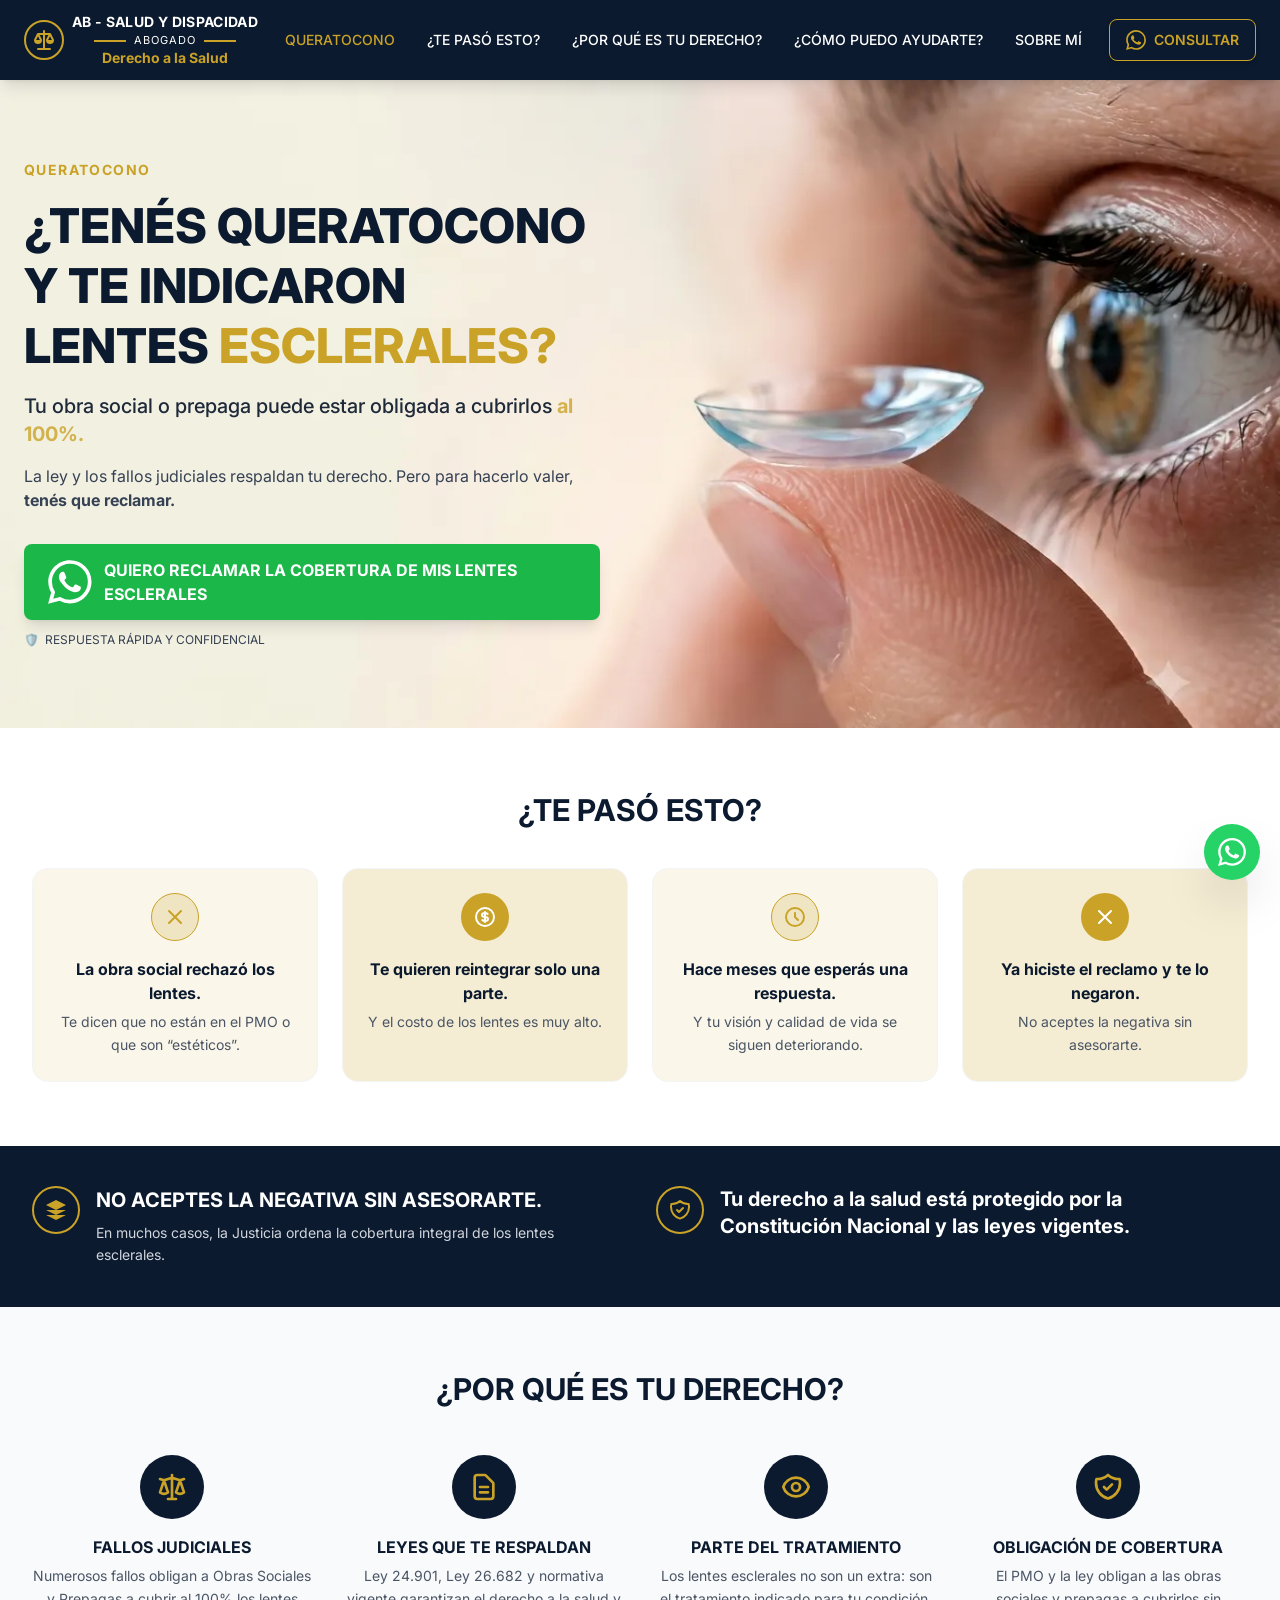
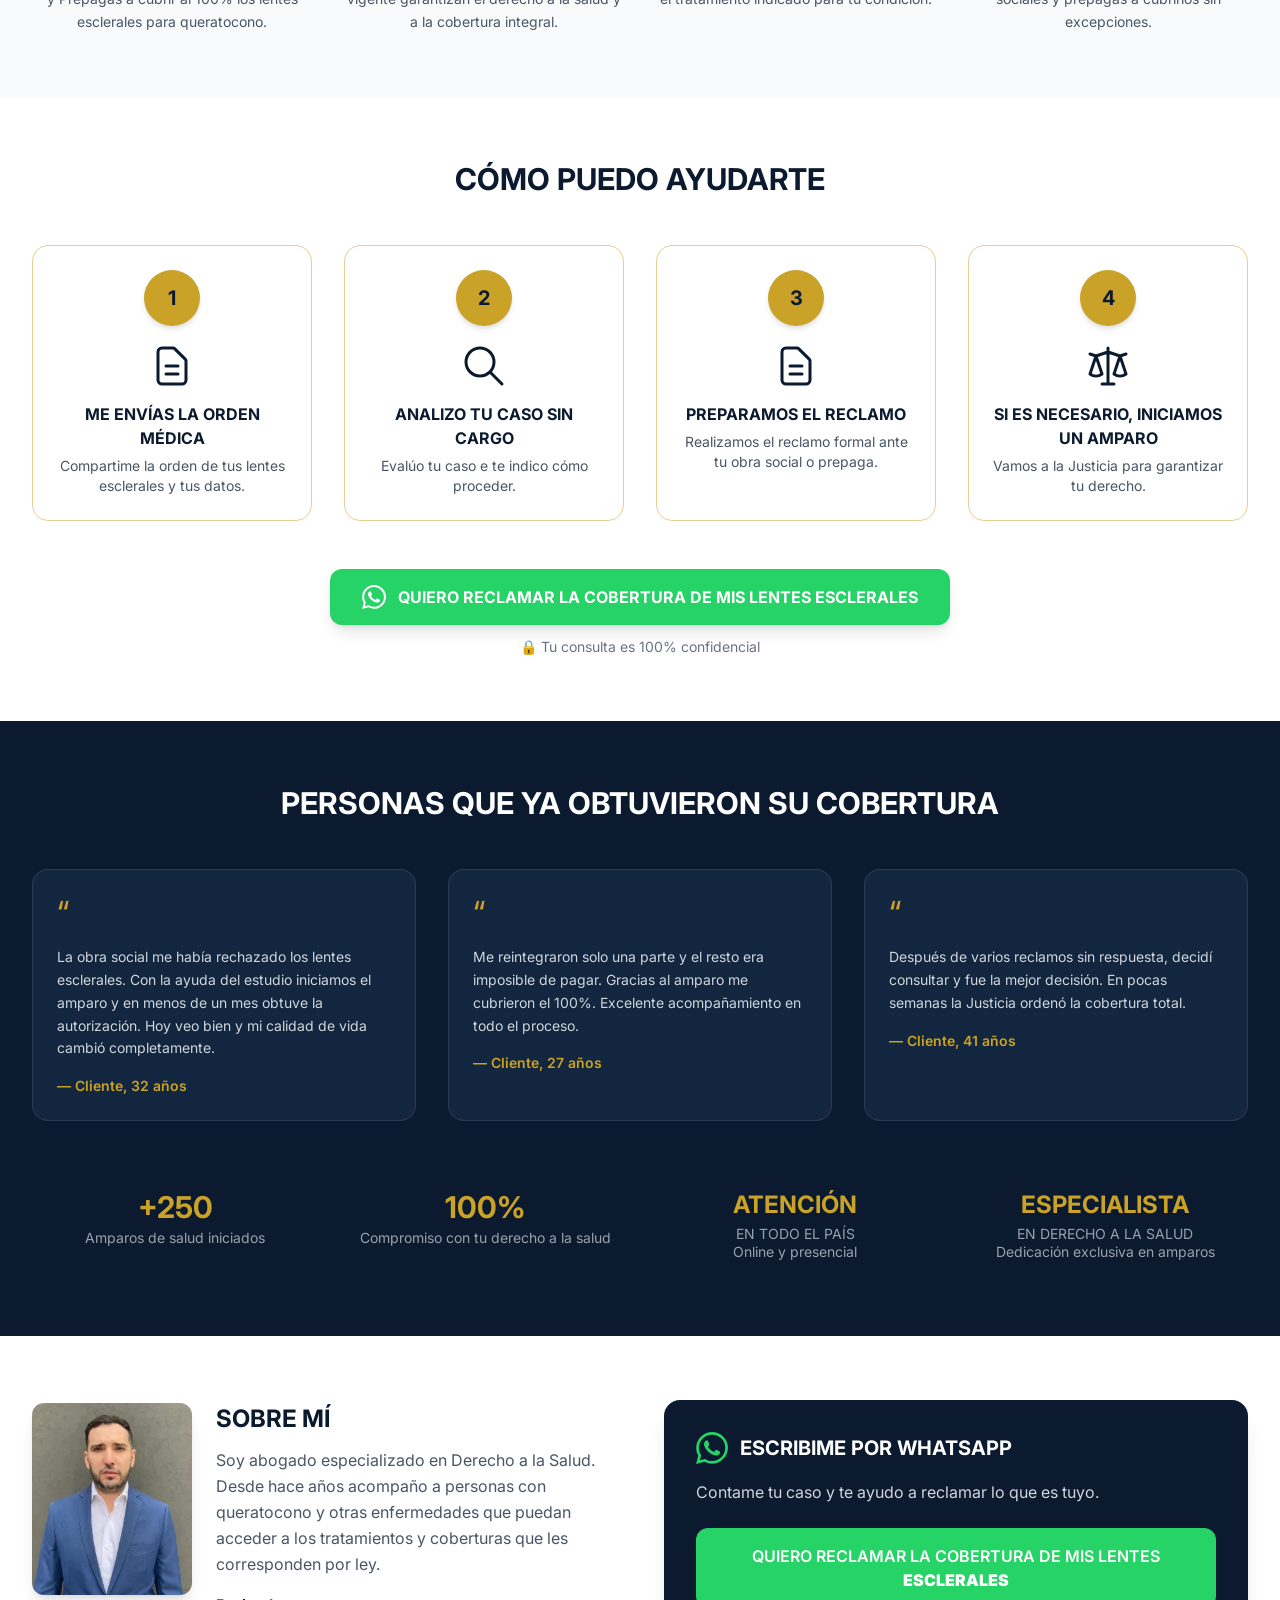
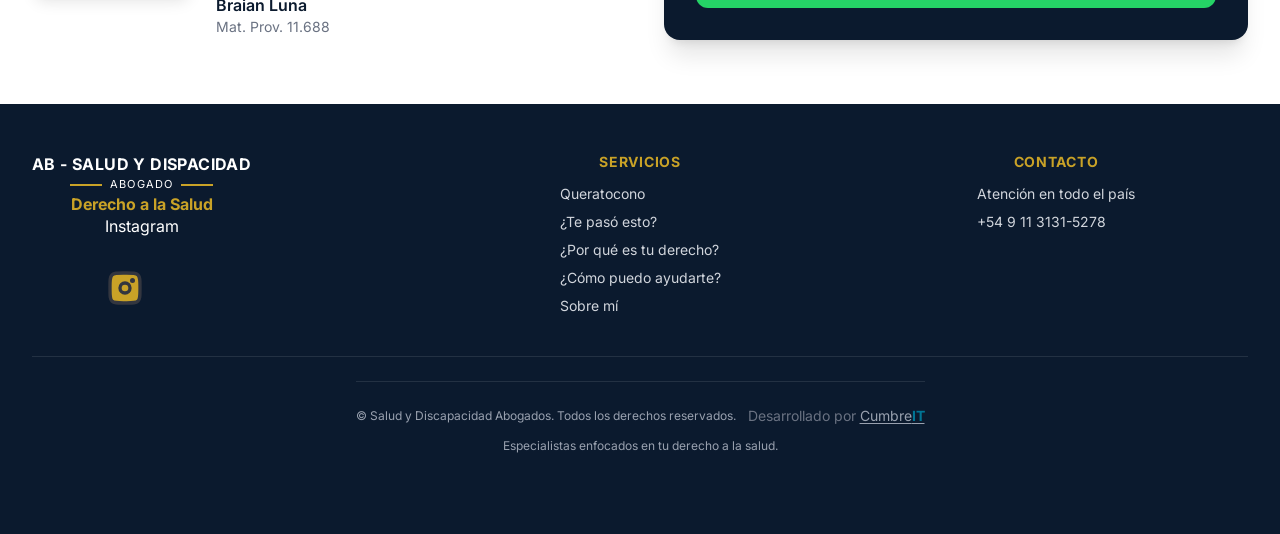
==== commit 66a3d72a: "google fix" ====
--- a/test.html
+++ b/test.html
@@ -10,9 +10,13 @@
   <meta name="viewport" content="width=device-width, initial-scale=1.0" />
   <title>Queratócono - Salud & Discapacidad Abogado | Derecho a la Salud</title>
 
+  <meta name="description"
+    content="¿Te rechazaron los lentes esclerales por queratocono? No aceptes la negativa. Te ayudamos a reclamar la cobertura al 100% ante tu obra social o prepaga. Consulta gratis." />
+
   <link rel="preconnect" href="https://fonts.googleapis.com">
   <link rel="preconnect" href="https://fonts.gstatic.com" crossorigin>
   <link href="./src/output.css" rel="stylesheet">
+
   <link href="https://fonts.googleapis.com/css2?family=Inter:wght@400;500;600;700;800&display=swap" rel="stylesheet">
   <style>
     body {
@@ -122,7 +126,7 @@
   </header>
 
 
-  <section class="relative w-full mi-h-screen md:min-h-[600px] overflow-hidden text-white flex items-center  b-red-400">
+  <section class="relative w-full  md:min-h-[600px] overflow-hidden text-white flex items-center  b-red-400">
 
     <!-- 1. IMAGEN DE FONDO (Ocupa todo en mobile y desktop) -->
     <!-- object-right fuerza que en pantallas angostas el foco quede en el ojo/lente -->
@@ -131,7 +135,8 @@
       class="absolute  z-0 bg-gradient-to-t from-black/70 via-black/0 to-black/10 md:bg-gradient-to-r md:from-black/90 md:via-black/70 md:to-transparent h-[70%] w-full">
     </div>
     <img src="hero.webp" alt="Lente escleral en ojo"
-      class="absolute inset-0 w-full -full object-cover object-right z-0 hero-img" loading="eager" decoding="async">
+      class="absolute inset-0 w-full  object-cover object-right z-0 hero-img" loading="eager" decoding="async"
+      fetchpriority="high">
     <!-- </div> -->
     <!-- class="w-full h-full object-cover object-[70% center] md:object-center"> -->
 
@@ -548,8 +553,9 @@
               <span class="w-8 bg-gold h-0.5"> </span>
             </div>
             <span class="text-sm sm:text-base text-gold font-bold">Derecho a la Salud</span>
-            <a href="https://www.instagram.com/absaludydiscapacidad/" target="_blank" class=""><svg
-                class="size-10 text-gold mt-8 " viewBox="0 0 24 24" fill="currentColor"
+            <a href="https://www.instagram.com/absaludydiscapacidad/" target="_blank" class="" aria-label="Instagram">
+              <span class="sr-only">Instagram</span>
+              <svg class="size-10 text-gold mt-8 " viewBox="0 0 24 24" fill="currentColor"
                 xmlns="http://www.w3.org/2000/svg">
                 <path
                   d="M3 11C3 7.22876 3 5.34315 4.17157 4.17157C5.34315 3 7.22876 3 11 3H13C16.7712 3 18.6569 3 19.8284 4.17157C21 5.34315 21 7.22876 21 11V13C21 16.7712 21 18.6569 19.8284 19.8284C18.6569 21 16.7712 21 13 21H11C7.22876 21 5.34315 21 4.17157 19.8284C3 18.6569 3 16.7712 3 13V11Z"
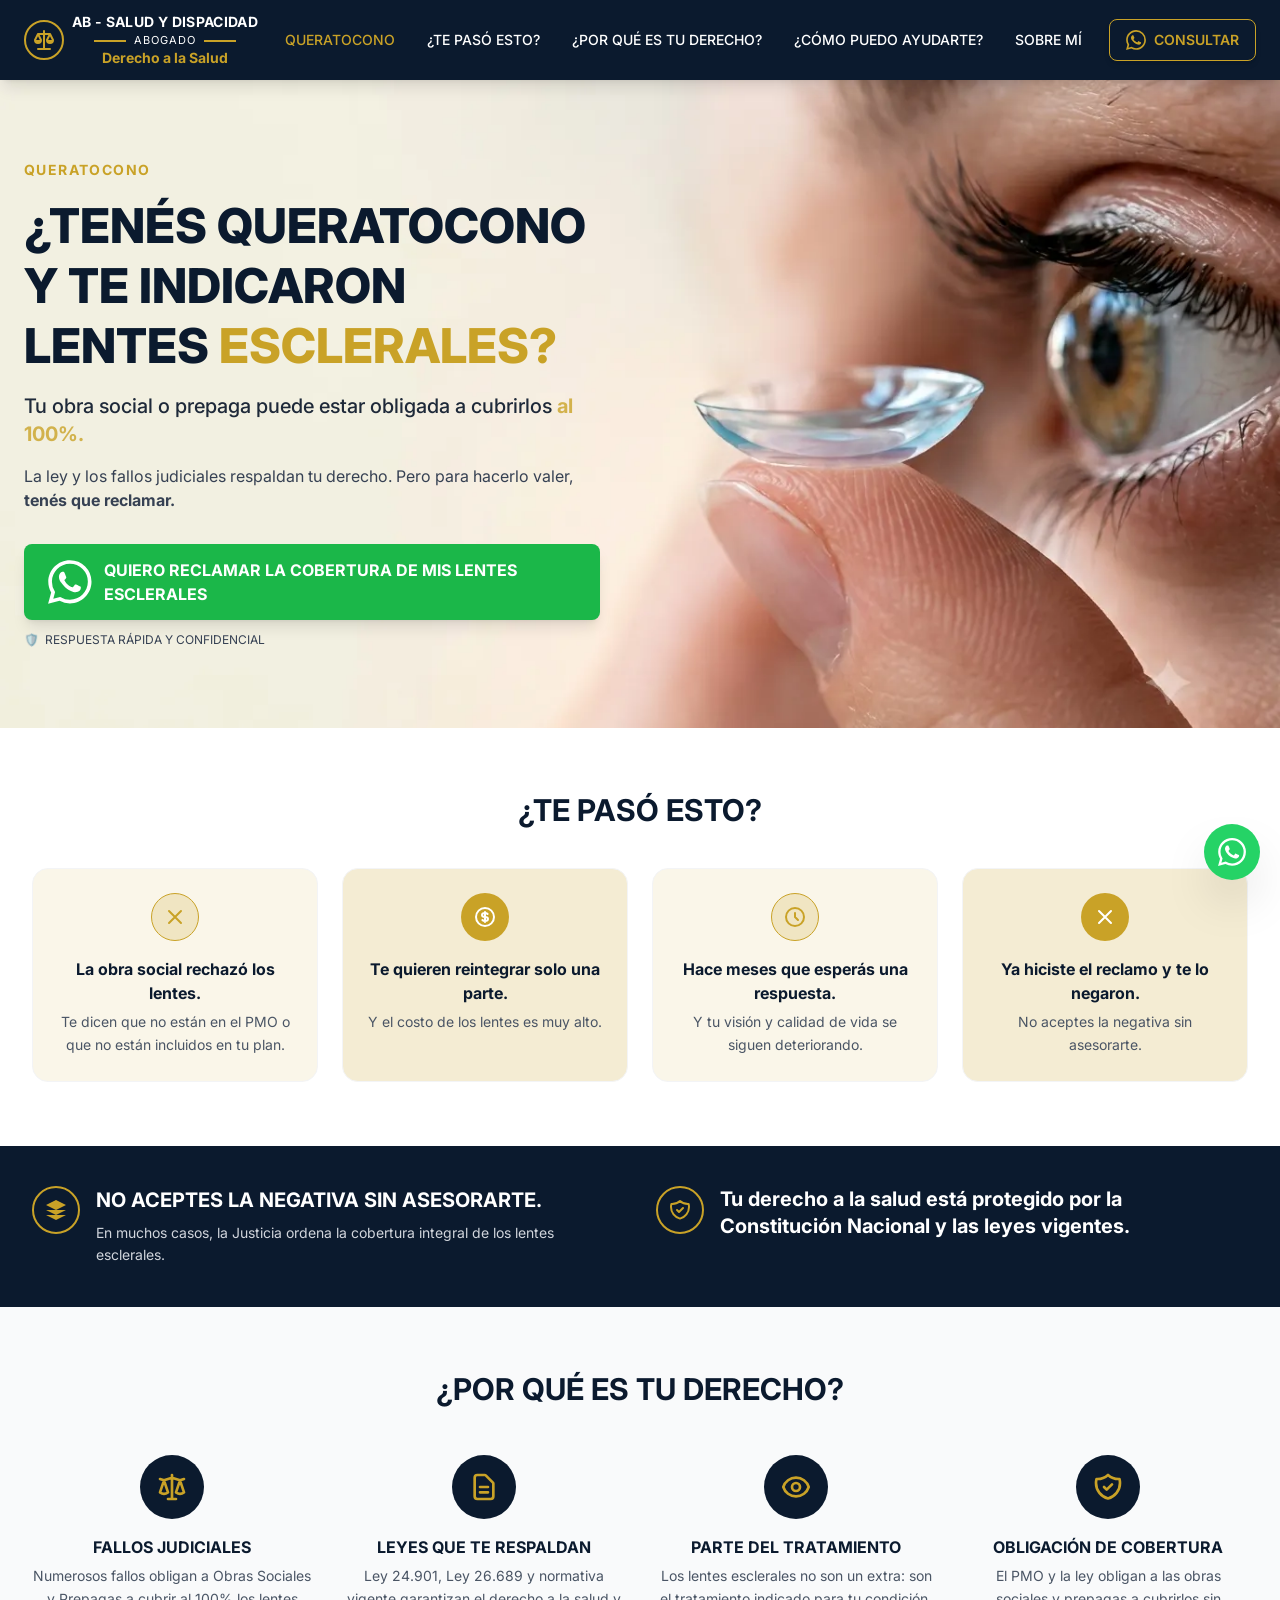
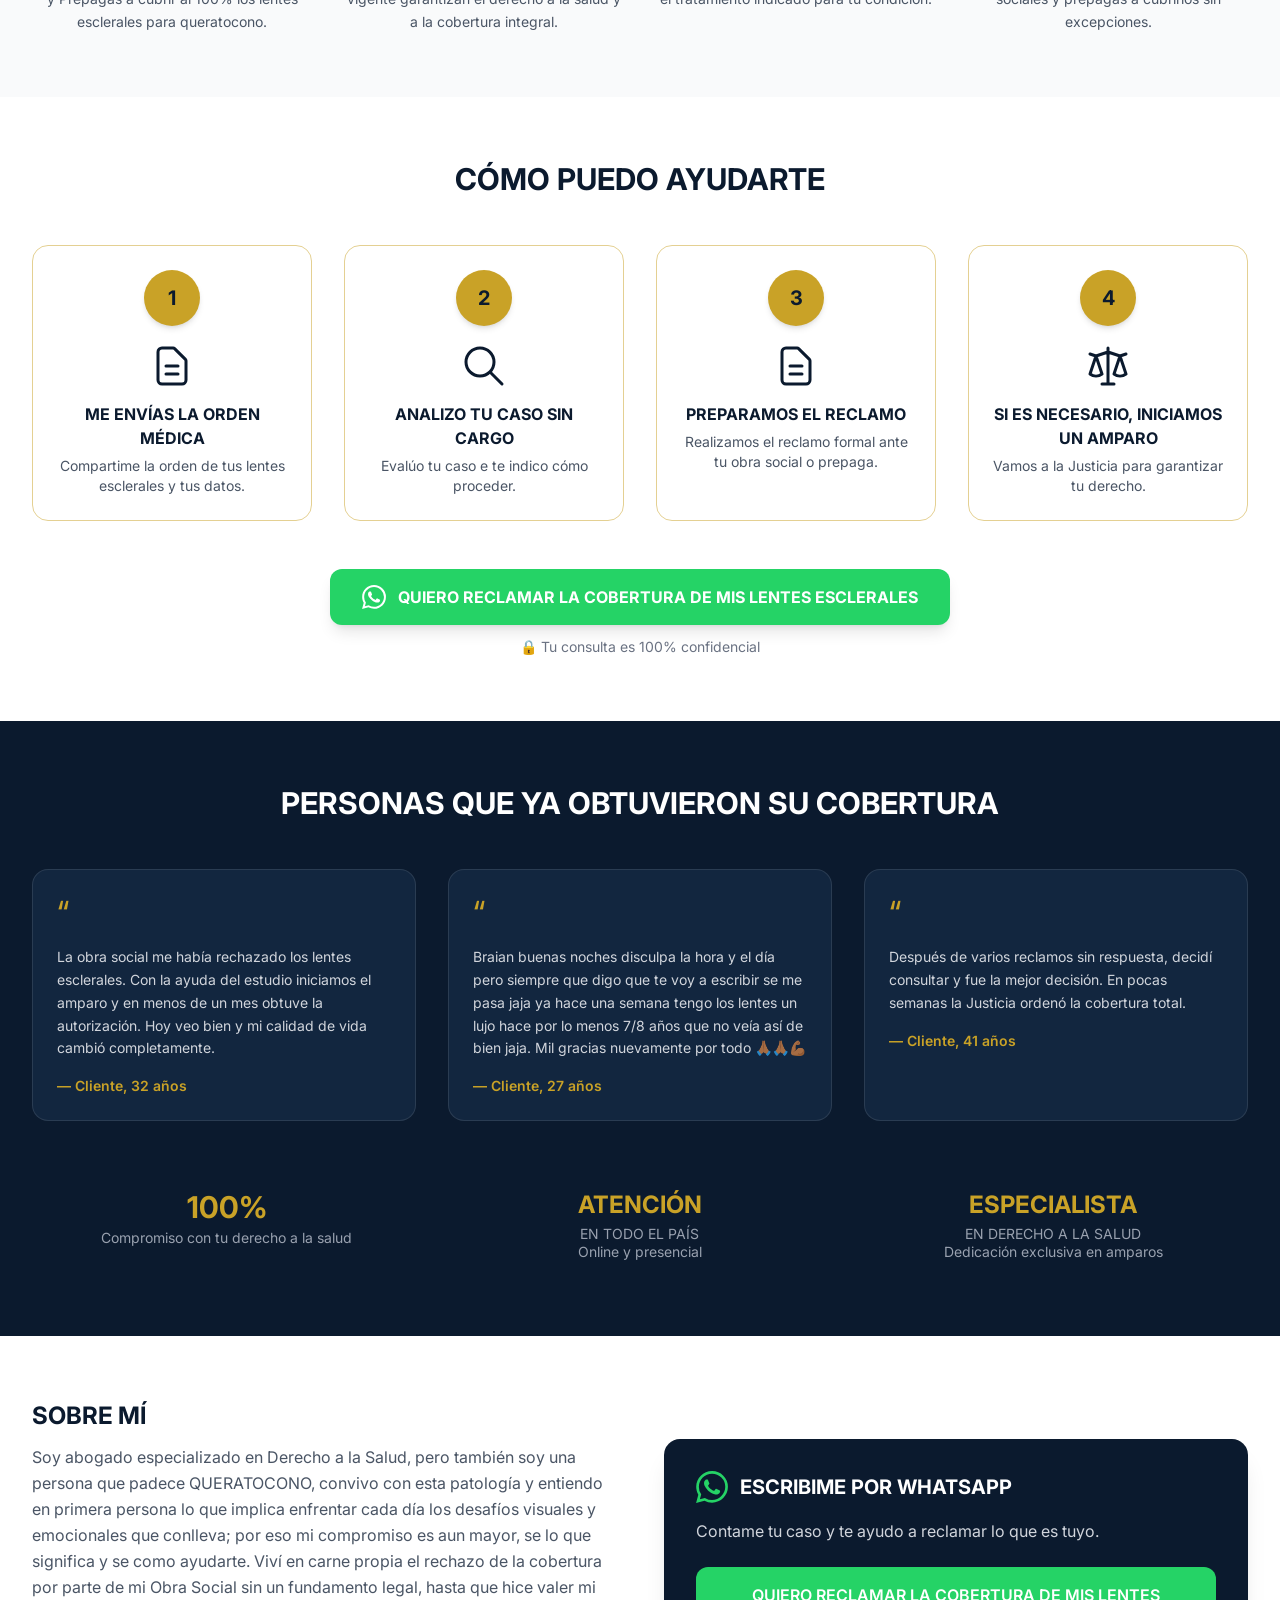
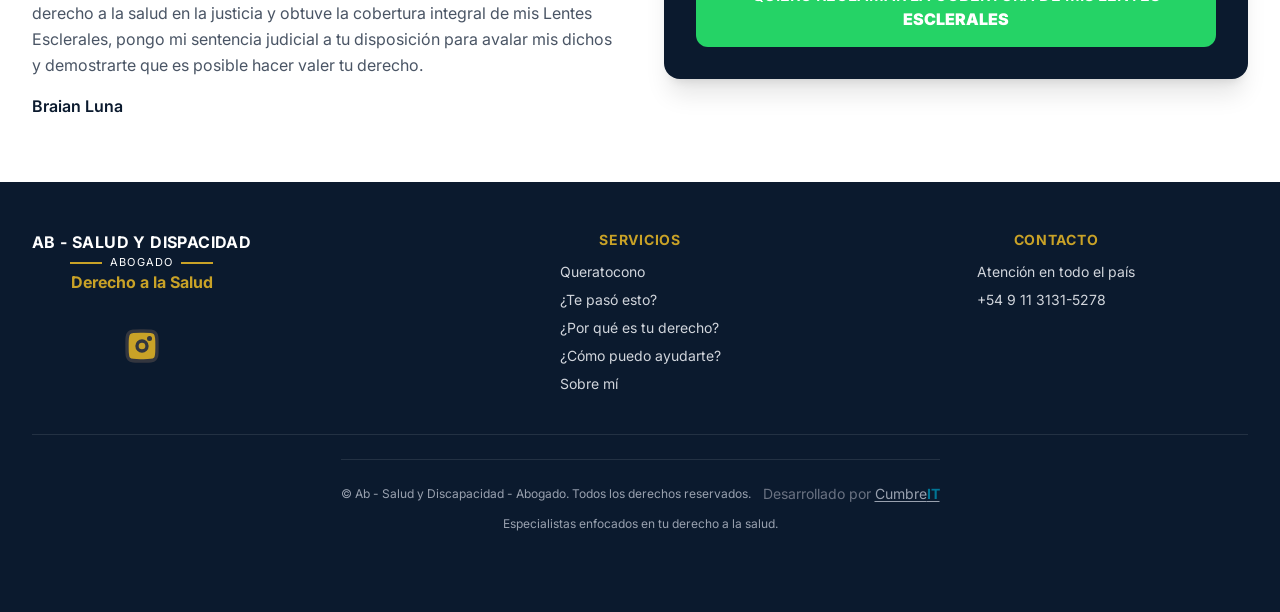
==== commit c696e1bc: "rayan fix" ====
--- a/test.html
+++ b/test.html
@@ -207,8 +207,8 @@
             </svg>
           </div>
           <h3 class="font-bold text-navy text-sm sm:text-base mb-1.5">La obra social rechazó los lentes.</h3>
-          <p class="text-xs sm:text-sm text-gray-600 leading-relaxed">Te dicen que no están en el PMO o que son
-            “estéticos”.</p>
+          <p class="text-xs sm:text-sm text-gray-600 leading-relaxed">Te dicen que no están en el PMO o que no están
+            incluidos en tu plan.</p>
         </div>
 
         <!-- Card 2 -->
@@ -317,7 +317,7 @@
             </svg>
           </div>
           <h3 class="font-bold text-navy text-sm sm:text-base mb-1.5">LEYES QUE TE RESPALDAN</h3>
-          <p class="text-xs sm:text-sm text-gray-600 leading-relaxed">Ley 24.901, Ley 26.682 y normativa vigente
+          <p class="text-xs sm:text-sm text-gray-600 leading-relaxed">Ley 24.901, Ley 26.689 y normativa vigente
             garantizan el derecho a la salud y a la cobertura integral.</p>
         </div>
 
@@ -452,8 +452,11 @@
 
         <div class="bg-navy-light rounded-2xl p-5 sm:p-6 border border-white/10">
           <div class="text-3xl sm:text-4xl text-gold mb-2 sm:mb-3">“</div>
-          <p class="text-sm text-gray-300 mb-4 leading-relaxed">Me reintegraron solo una parte y el resto era imposible
-            de pagar. Gracias al amparo me cubrieron el 100%. Excelente acompañamiento en todo el proceso.</p>
+          <p class="text-sm text-gray-300 mb-4 leading-relaxed">Braian buenas noches disculpa la hora y el día pero
+            siempre que digo que te voy a escribir se me pasa jaja ya hace una
+            semana tengo los lentes un lujo hace por lo menos 7/8 años que no veía así de bien jaja. Mil gracias
+            nuevamente por todo
+            🙏🏾🙏🏾💪🏾</p>
           <p class="font-semibold text-gold text-sm">— Cliente, 27 años</p>
         </div>
 
@@ -466,11 +469,11 @@
       </div>
 
       <!-- Stats -->
-      <div class="grid grid-cols-2 lg:grid-cols-4 gap-4 sm:gap-6 mt-10 sm:mt-14 text-center">
-        <div class="p-3">
+      <div class="grid grid-cols-2 md:grid-cols-3 gap-4 sm:gap-6 mt-10 sm:mt-14 text-center">
+        <!-- <div class="p-3">
           <div class="text-2xl sm:text-3xl font-bold text-gold">+250</div>
           <div class="text-xs sm:text-sm text-gray-400 mt-1 leading-tight">Amparos de salud iniciados</div>
-        </div>
+        </div> -->
         <div class="p-3">
           <div class="text-2xl sm:text-3xl font-bold text-gold">100%</div>
           <div class="text-xs sm:text-sm text-gray-400 mt-1 leading-tight">Compromiso con tu derecho a la salud</div>
@@ -479,7 +482,7 @@
           <div class="text-xl sm:text-2xl font-bold text-gold">ATENCIÓN</div>
           <div class="text-xs sm:text-sm text-gray-400 mt-1 leading-tight">EN TODO EL PAÍS<br>Online y presencial</div>
         </div>
-        <div class="p-3">
+        <div class="p-3 col-span-2 md:col-span-1">
           <div class="text-xl sm:text-2xl font-bold text-gold">ESPECIALISTA</div>
           <div class="text-xs sm:text-sm text-gray-400 mt-1 leading-tight">EN DERECHO A LA SALUD<br>Dedicación exclusiva
             en amparos</div>
@@ -494,17 +497,25 @@
       <div class="grid lg:grid-cols-2 gap-8 lg:gap-12 items-center">
 
         <div class="flex flex-col sm:flex-row gap-5 sm:gap-6 items-center sm:items-start text-center sm:text-left">
-          <img src="luna.webp" alt="Braian Luna"
+          <!-- <img src="luna.webp" alt="Braian Luna"
             class="w-36 h-44 sm:w-40 sm:h-48 object-cover rounded-xl shadow-lg shrink-0" loading="lazy"
-            decoding="async">
+            decoding="async"> -->
           <div>
             <h2 class="text-xl sm:text-2xl font-bold text-navy mb-2 sm:mb-3">SOBRE MÍ</h2>
-            <p class="text-sm sm:text-base text-gray-600 mb-3 sm:mb-4 leading-relaxed">
-              Soy abogado especializado en Derecho a la Salud. Desde hace años acompaño a personas con queratocono y
-              otras enfermedades que puedan acceder a los tratamientos y coberturas que les corresponden por ley.
+            <p class="text-sm sm:text-base text-gray-600 mb-3 sm:mb-4 leading-relaxed text-left">
+              Soy abogado especializado en Derecho a la Salud, pero también soy una persona que padece QUERATOCONO,
+              convivo con esta
+              patología y entiendo en primera persona lo que implica enfrentar cada día los desafíos visuales y
+              emocionales que
+              conlleva; por eso mi compromiso es aun mayor, se lo que significa y se como ayudarte. Viví en carne propia
+              el rechazo de
+              la cobertura por parte de mi Obra Social sin un fundamento legal, hasta que hice valer mi derecho a la
+              salud en la
+              justicia y obtuve la cobertura integral de mis Lentes Esclerales, pongo mi sentencia judicial a tu
+              disposición para
+              avalar mis dichos y demostrarte que es posible hacer valer tu derecho.
             </p>
             <p class="font-semibold text-navy">Braian Luna</p>
-            <p class="text-sm text-gray-500">Mat. Prov. 11.688</p>
           </div>
         </div>
 
@@ -600,7 +611,7 @@
         class="border-t border-white/10 pt-5 sm:pt-6 flex flex-col sm:flexw justify-between items-center gap-3 text-xs text-gray-400 text-center sm:text-left">
         <div
           class="border-t border-white/10 pt-5 sm:pt-6 flex flex-col sm:flex-row justify-between items-center gap-3 text-xs text-gray-400 text-center sm:text-left">
-          <p>© Salud y Discapacidad Abogados. Todos los derechos reservados.</p>
+          <p>© Ab - Salud y Discapacidad - Abogado. Todos los derechos reservados.</p>
 
           <p class="text-gray-500 text-sm">
             Desarrollado por
--- a/src/output.css
+++ b/src/output.css
@@ -63,7 +63,6 @@
     --color-navy: #0b1a2e;
     --color-navy-light: #12263f;
     --color-gold: #c9a227;
-    --color-gold-light: #e0b83a;
     --color-whatsapp: #25d366;
     --color-whatsapp-dark: #1da851;
   }
@@ -214,6 +213,17 @@
   }
 }
 @layer utilities {
+  .sr-only {
+    position: absolute;
+    width: 1px;
+    height: 1px;
+    padding: 0;
+    margin: -1px;
+    overflow: hidden;
+    clip: rect(0, 0, 0, 0);
+    white-space: nowrap;
+    border-width: 0;
+  }
   .absolute {
     position: absolute;
   }
@@ -294,9 +304,6 @@
   }
   .mb-8 {
     margin-bottom: calc(var(--spacing) * 8);
-  }
-  .ml-8 {
-    margin-left: calc(var(--spacing) * 8);
   }
   .block {
     display: block;
@@ -559,12 +566,6 @@
   .bg-\[\#1bb749\] {
     background-color: #1bb749;
   }
-  .bg-amber-600 {
-    background-color: var(--color-amber-600);
-  }
-  .bg-cyan-700 {
-    background-color: var(--color-cyan-700);
-  }
   .bg-gold {
     background-color: var(--color-gold);
   }
@@ -589,12 +590,6 @@
   .bg-navy-light {
     background-color: var(--color-navy-light);
   }
-  .bg-red-100 {
-    background-color: var(--color-red-100);
-  }
-  .bg-red-200 {
-    background-color: var(--color-red-200);
-  }
   .bg-whatsapp {
     background-color: var(--color-whatsapp);
   }
@@ -738,23 +733,14 @@
   .pb-0 {
     padding-bottom: calc(var(--spacing) * 0);
   }
-  .pb-6 {
-    padding-bottom: calc(var(--spacing) * 6);
-  }
-  .pb-12 {
-    padding-bottom: calc(var(--spacing) * 12);
-  }
-  .pb-16 {
-    padding-bottom: calc(var(--spacing) * 16);
-  }
   .pb-20 {
     padding-bottom: calc(var(--spacing) * 20);
   }
   .text-center {
     text-align: center;
   }
-  .text-start {
-    text-align: start;
+  .text-left {
+    text-align: left;
   }
   .text-2xl {
     font-size: var(--text-2xl);
@@ -790,9 +776,6 @@
   .text-\[11px\] {
     font-size: 11px;
   }
-  .text-\[12px\] {
-    font-size: 12px;
-  }
   .leading-relaxed {
     --tw-leading: var(--leading-relaxed);
     line-height: var(--leading-relaxed);
@@ -835,9 +818,6 @@
   }
   .text-cyan-700 {
     color: var(--color-cyan-700);
-  }
-  .text-cyan-800 {
-    color: var(--color-cyan-800);
   }
   .text-gold {
     color: var(--color-gold);
@@ -1287,21 +1267,6 @@
       grid-template-columns: repeat(3, minmax(0, 1fr));
     }
   }
-  .md\:grid-cols-4 {
-    @media (width >= 48rem) {
-      grid-template-columns: repeat(4, minmax(0, 1fr));
-    }
-  }
-  .md\:items-end {
-    @media (width >= 48rem) {
-      align-items: flex-end;
-    }
-  }
-  .md\:items-start {
-    @media (width >= 48rem) {
-      align-items: flex-start;
-    }
-  }
   .md\:justify-center {
     @media (width >= 48rem) {
       justify-content: center;
@@ -1393,6 +1358,11 @@
       line-height: var(--tw-leading, var(--text-xs--line-height));
     }
   }
+  .lg\:col-span-1 {
+    @media (width >= 64rem) {
+      grid-column: span 1 / span 1;
+    }
+  }
   .lg\:flex {
     @media (width >= 64rem) {
       display: flex;
@@ -1416,6 +1386,11 @@
   .lg\:grid-cols-2 {
     @media (width >= 64rem) {
       grid-template-columns: repeat(2, minmax(0, 1fr));
+    }
+  }
+  .lg\:grid-cols-3 {
+    @media (width >= 64rem) {
+      grid-template-columns: repeat(3, minmax(0, 1fr));
     }
   }
   .lg\:grid-cols-4 {
